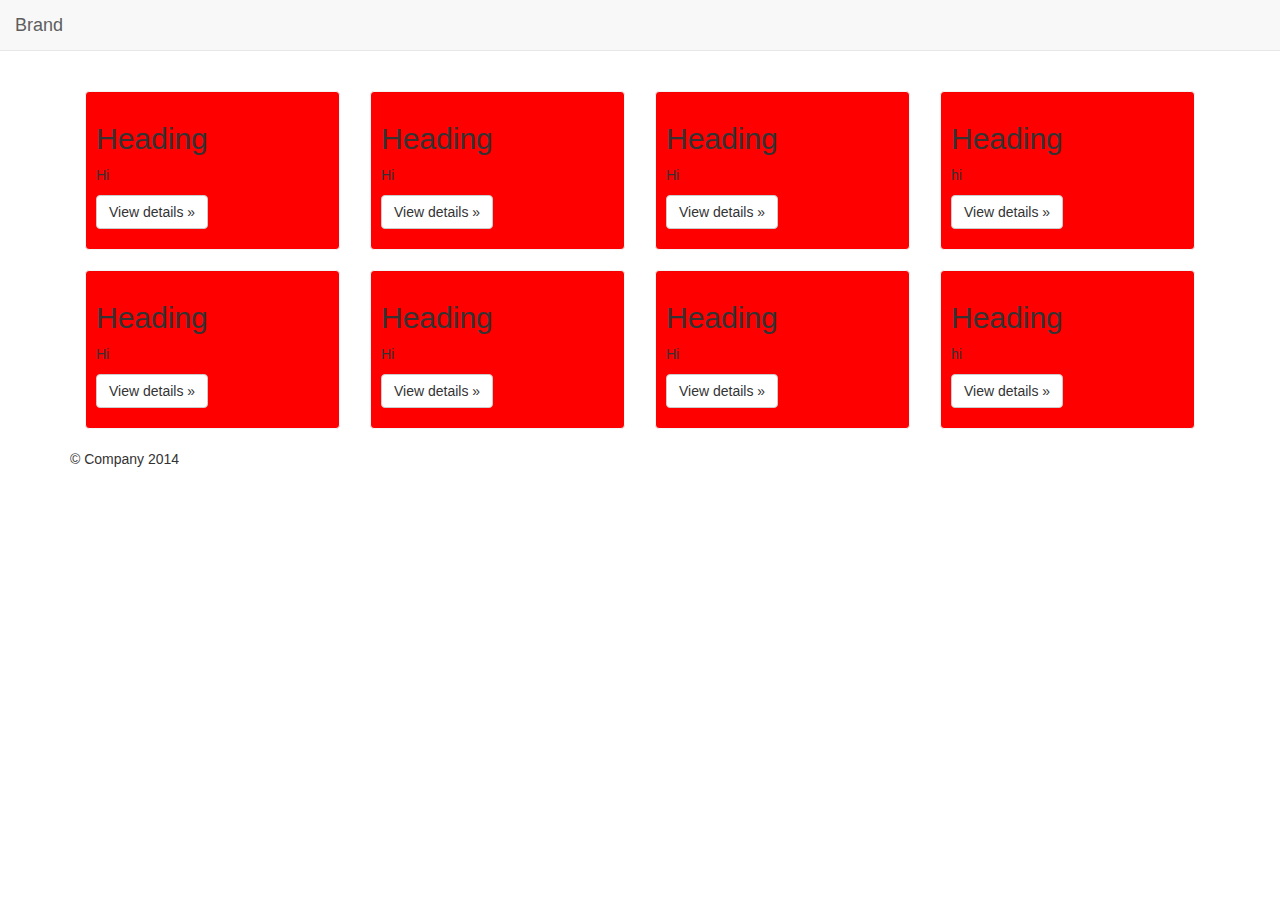
==== index.html @ 428babd5 "post after merger" ====
<!DOCTYPE html>
<!--[if lt IE 7]>      <html class="no-js lt-ie9 lt-ie8 lt-ie7"> <![endif]-->
<!--[if IE 7]>         <html class="no-js lt-ie9 lt-ie8"> <![endif]-->
<!--[if IE 8]>         <html class="no-js lt-ie9"> <![endif]-->
<!--[if gt IE 8]><!--> <html class="no-js"> <!--<![endif]-->
    <head>
        <meta charset="utf-8">
        <meta http-equiv="X-UA-Compatible" content="IE=edge,chrome=1">
        <title></title>
        <meta name="description" content="">
        <meta name="viewport" content="width=device-width, initial-scale=1">

        <link rel="stylesheet" href="css/bootstrap.min.css">
        <style>
            body {
                padding-top: -70px;
                padding-bottom: 20px;
            }
        </style>
        <link rel="stylesheet" href="css/bootstrap.css">
        <link rel="stylesheet" href="css/main.css">

        <script src="js/vendor/modernizr-2.6.2-respond-1.1.0.min.js"></script>
    </head>
    <body>
        <!--[if lt IE 7]>
            <p class="browsehappy">You are using an <strong>outdated</strong> browser. Please <a href="http://browsehappy.com/">upgrade your browser</a> to improve your experience.</p>
        <![endif]-->
    <nav class="navbar navbar-default navbar-static-top" role="navigation">
      <div class="container-fluid">
        <!-- Brand and toggle get grouped for better mobile display -->
        <div class="navbar-header">
          <button type="button" class="navbar-toggle collapsed" data-toggle="collapse" data-target="#bs-example-navbar-collapse-1">
            <span class="sr-only">Toggle navigation</span>
            <span class="icon-bar"></span>
            <span class="icon-bar"></span>
            <span class="icon-bar"></span>
          </button>
          <a class="navbar-brand" href="#">Brand</a>
        </div>

        <!-- Collect the nav links, forms, and other content for toggling -->
        <div class="collapse navbar-collapse" id="bs-example-navbar-collapse-1">
          <!-- <ul class="nav navbar-nav">
            <li class="active"><a href="#">Link</a></li>
            <li><a href="#">Link</a></li>
            <li class="dropdown">
              <a href="#" class="dropdown-toggle" data-toggle="dropdown">Dropdown <span class="caret"></span></a>
              <ul class="dropdown-menu" role="menu">
                <li><a href="#">Action</a></li>
                <li><a href="#">Another action</a></li>
                <li><a href="#">Something else here</a></li>
                <li class="divider"></li>
                <li><a href="#">Separated link</a></li>
                <li class="divider"></li>
                <li><a href="#">One more separated link</a></li>
              </ul>
            </li>
          </ul>
          <form class="navbar-form navbar-left" role="search">
            <div class="form-group">
              <input type="text" class="form-control" placeholder="Search">
            </div>
            <button type="submit" class="btn btn-default">Submit</button>
          </form>
          <ul class="nav navbar-nav navbar-right">
            <li><a href="#">Link</a></li>
            <li class="dropdown">
              <a href="#" class="dropdown-toggle" data-toggle="dropdown">Dropdown <span class="caret"></span></a>
              <ul class="dropdown-menu" role="menu">
                <li><a href="#">Action</a></li>
                <li><a href="#">Another action</a></li>
                <li><a href="#">Something else here</a></li>
                <li class="divider"></li>
                <li><a href="#">Separated link</a></li>
              </ul>
            </li>
          </ul> -->
        </div><!-- /.navbar-collapse -->
      </div><!-- /.container-fluid -->
    </nav>

    <!-- Main jumbotron for a primary marketing message or call to action -->
    <!-- <div class="jumbotron">
      <div class="container">
        <h1>Hello, world!</h1>
        <p>This is a template for a simple marketing or informational website. It includes a large callout called a jumbotron and three supporting pieces of content. Use it as a starting point to create something more unique.</p>
        <p><a class="btn btn-primary btn-lg" role="button">Learn more &raquo;</a></p>
      </div>
    </div>
    -->

    <div class="container">
      
      <br/>

      <div class="col-xs-12 col-md-3 col-sm-6">
        <div class="padding-test well">
          <h2>Heading</h2>
          <p>Hi</p>
          <p><a class="btn btn-default" href="#" role="button">View details &raquo;</a></p>
        </div>
      </div>

      <div class="col-xs-12 col-md-3 col-sm-6">
        <div class="padding-test well">
          <h2>Heading</h2>
          <p>Hi</p>
          <p><a class="btn btn-default" href="#" role="button">View details &raquo;</a></p>
        </div>
      </div>

      <div class="col-xs-12 col-md-3 col-sm-6">
        <div class="padding-test well">
          <h2>Heading</h2>
          <p>Hi</p>
          <p><a class="btn btn-default" href="#" role="button">View details &raquo;</a></p>
        </div>
      </div>

      <div class="col-xs-12 col-md-3 col-sm-6">
        <div class="padding-test well">
          <h2>Heading</h2>
          <p>hi</p>
          <p><a class="btn btn-default" href="#" role="button">View details &raquo;</a></p>
        </div>
      </div>

      <br/>

      <div class="col-xs-12 col-md-3 col-sm-6">
        <div class="padding-test well">
          <h2>Heading</h2>
          <p>Hi</p>
          <p><a class="btn btn-default" href="#" role="button">View details &raquo;</a></p>
        </div>
      </div>

      <div class="col-xs-12 col-md-3 col-sm-6">
        <div class="padding-test well">
          <h2>Heading</h2>
          <p>Hi</p>
          <p><a class="btn btn-default" href="#" role="button">View details &raquo;</a></p>
        </div>
      </div>

      <div class="col-xs-12 col-md-3 col-sm-6">
        <div class="padding-test well">
          <h2>Heading</h2>
          <p>Hi</p>
          <p><a class="btn btn-default" href="#" role="button">View details &raquo;</a></p>
        </div>
      </div>


      <div class="col-xs-12 col-md-3 col-sm-6">
        <div class="padding-test well">
          <h2>Heading</h2>
          <p>hi</p>
          <p><a class="btn btn-default" href="#" role="button">View details &raquo;</a></p>
        </div>
      </div>
  

    <!-- <div class="container" style="height:600px;">
      <br/>
      <div class="row">
        
        <div class="col-xs-6 col-md-3 well" style="padding:10px;">
          <h2>Heading</h2>
          <p>Donec id elit non mi porta gravida at eget metus. Fusce dapibus, tellus ac cursus commodo, tortor mauris condimentum nibh, ut fermentum massa justo sit amet risus. Etiam porta sem malesuada magna mollis euismod. Donec sed odio dui. </p>
          <p><a class="btn btn-default" href="#" role="button">View details &raquo;</a></p>
        </div>

<div class="col-xs-6 col-md-3 well" style="padding:10px;">
          <h2>Heading</h2>
          <p>Donec id elit non mi porta gravida at eget metus. Fusce dapibus, tellus ac cursus commodo, tortor mauris condimentum nibh, ut fermentum massa justo sit amet risus. Etiam porta sem malesuada magna mollis euismod. Donec sed odio dui. </p>
          <p><a class="btn btn-default" href="#" role="button">View details &raquo;</a></p>
        </div>

<div class="col-xs-6 col-md-3 well" style="padding:10px;">
          <h2>Heading</h2>
          <p>Donec id elit non mi porta gravida at eget metus. Fusce dapibus, tellus ac cursus commodo, tortor mauris condimentum nibh, ut fermentum massa justo sit amet risus. Etiam porta sem malesuada magna mollis euismod. Donec sed odio dui. </p>
          <p><a class="btn btn-default" href="#" role="button">View details &raquo;</a></p>
        </div>

  

      
    </div> -->

      <hr>

      <footer>
        <p>&copy; Company 2014</p>
      </footer>
    </div> <!-- /container -->        <script src="//ajax.googleapis.com/ajax/libs/jquery/1.11.0/jquery.min.js"></script>
        <script>window.jQuery || document.write('<script src="js/vendor/jquery-1.11.0.min.js"><\/script>')</script>

        <script src="js/vendor/bootstrap.min.js"></script>

        <script src="js/main.js"></script>

        <!-- Google Analytics: change UA-XXXXX-X to be your site's ID. -->
        <script>
            (function(b,o,i,l,e,r){b.GoogleAnalyticsObject=l;b[l]||(b[l]=
            function(){(b[l].q=b[l].q||[]).push(arguments)});b[l].l=+new Date;
            e=o.createElement(i);r=o.getElementsByTagName(i)[0];
            e.src='//www.google-analytics.com/analytics.js';
            r.parentNode.insertBefore(e,r)}(window,document,'script','ga'));
            ga('create','UA-XXXXX-X');ga('send','pageview');
        </script>
    </body>
</html>
---- css/main.css ----
/* ==========================================================================
   Author's custom styles
   ========================================================================== */
.navbar-inverse {
  background-color: #ffffff;
  border-color: #f5f5f5;
}


.well {
  min-height: 20px;
  padding: 19px;
  margin-bottom: 20px;
/*  background-color: #ffffff;*/
  border: 1px solid #f5f5f5;
  border-radius: 4px;
  -webkit-box-shadow: inset 0 1px 1px rgba(0, 0, 0, .05);
          box-shadow: inset 0 1px 1px rgba(0, 0, 0, .05);
}

.padding-test {
    background-color: red;
/*    border-radius:10px;*/
    padding: 10px;
}
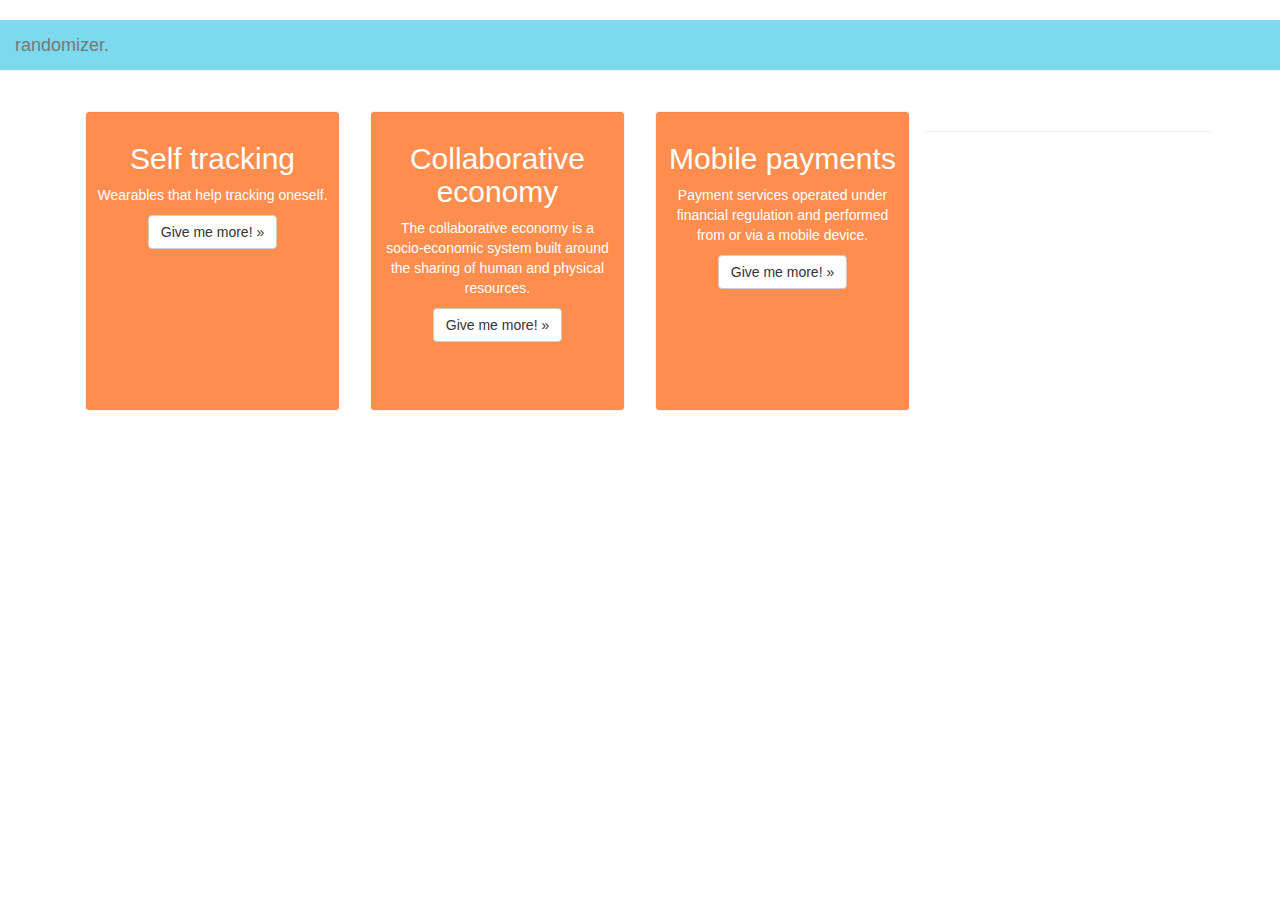
==== commit 50ee6b0c: "new layout with Modal" ====
--- a/index.html
+++ b/index.html
@@ -6,7 +6,7 @@
     <head>
         <meta charset="utf-8">
         <meta http-equiv="X-UA-Compatible" content="IE=edge,chrome=1">
-        <title></title>
+        <title>Randomizer.</title>
         <meta name="description" content="">
         <meta name="viewport" content="width=device-width, initial-scale=1">
 
@@ -17,12 +17,16 @@
                 padding-bottom: 20px;
             }
         </style>
-        <link rel="stylesheet" href="css/bootstrap.css">
+        <link rel="stylesheet" href="css/bootstrap.css">*//
         <link rel="stylesheet" href="css/main.css">
 
         <script src="js/vendor/modernizr-2.6.2-respond-1.1.0.min.js"></script>
     </head>
+
+
+
     <body>
+      <center>
         <!--[if lt IE 7]>
             <p class="browsehappy">You are using an <strong>outdated</strong> browser. Please <a href="http://browsehappy.com/">upgrade your browser</a> to improve your experience.</p>
         <![endif]-->
@@ -36,7 +40,8 @@
             <span class="icon-bar"></span>
             <span class="icon-bar"></span>
           </button>
-          <a class="navbar-brand" href="#">Brand</a>
+
+          <a class="navbar-brand" href="#">randomizer.</a>
         </div>
 
         <!-- Collect the nav links, forms, and other content for toggling -->
@@ -90,77 +95,118 @@
     </div>
     -->
 
-    <div class="container">
+    <div class="container" height="600">
       
       <br/>
 
+      
+
+      <!-- SQUARE 1-->
       <div class="col-xs-12 col-md-3 col-sm-6">
         <div class="padding-test well">
-          <h2>Heading</h2>
-          <p>Hi</p>
-          <p><a class="btn btn-default" href="#" role="button">View details &raquo;</a></p>
-        </div>
-      </div>
-
+          <h2>Self tracking</h2>
+          <p>Wearables that help tracking oneself.</p>
+
+          <!-- Information-button -->
+          <p><a class="btn btn-default" href="#" role="button" data-toggle="modal" data-target="#myModal">Give me more! &raquo;</a></p>
+        </div>
+      </div>
+
+      <!-- Modal -->
+<div class="modal fade" id="myModal" tabindex="-1" role="dialog" aria-labelledby="myModalLabel" aria-hidden="true">
+  <div class="modal-dialog">
+    <div class="modal-content">
+      <div class="modal-header">
+        <button type="button" class="close" data-dismiss="modal"><span aria-hidden="true">&times;</span><span class="sr-only">Close</span></button>
+        <h4 class="modal-title" id="myModalLabel">Wearables...</h4>
+      </div>
+      <div class="modal-body">
+       
+
+            <img src="http://blog.envirofone.com/wordpress/wp-content/uploads/2013/01/nike-fuel-band.jpg" class="img-responsive" alt="Fuel" width="300" height="250" />
+            <p>Example Nike Fuel Band & Fitbit</p>
+
+      </div>
+      <div class="modal-footer">
+        <button type="button" class="btn btn-default" data-dismiss="modal">I got it!</button>
+      
+      </div>
+    </div>
+  </div>
+</div>
+
+
+ <!-- SQUARE 2-->
       <div class="col-xs-12 col-md-3 col-sm-6">
         <div class="padding-test well">
-          <h2>Heading</h2>
-          <p>Hi</p>
-          <p><a class="btn btn-default" href="#" role="button">View details &raquo;</a></p>
-        </div>
-      </div>
-
+          <h2>Collaborative economy</h2>
+          <p>The collaborative economy is a socio-economic system built around the sharing of human and physical resources.</p>
+
+          <!-- Information-button -->
+          <p><a class="btn btn-default" href="#" role="button" data-toggle="modal" data-target="#myModal2">Give me more! &raquo;</a></p>
+        </div>
+      </div>
+
+      <!-- Modal -->
+<div class="modal fade" id="myModal2" tabindex="-1" role="dialog" aria-labelledby="myModalLabel" aria-hidden="true">
+  <div class="modal-dialog">
+    <div class="modal-content">
+      <div class="modal-header">
+        <button type="button" class="close" data-dismiss="modal"><span aria-hidden="true">&times;</span><span class="sr-only">Close</span></button>
+        <h4 class="modal-title" id="myModalLabel">Collaborative economy</h4>
+      </div>
+      <div class="modal-body">
+       
+            <img src="http://www.torbenrick.eu/blog/wp-content/uploads/2013/08/Drill-Collaborative-Consumption.jpg" alt="consumtion" width="300" height="250" />
+            <p>Sunfleet</p>
+
+      </div>
+      <div class="modal-footer">
+        <button type="button" class="btn btn-default" data-dismiss="modal">I got it!</button>
+      
+      </div>
+    </div>
+  </div>
+</div>
+
+
+ <!-- SQUARE 3-->
       <div class="col-xs-12 col-md-3 col-sm-6">
         <div class="padding-test well">
-          <h2>Heading</h2>
-          <p>Hi</p>
-          <p><a class="btn btn-default" href="#" role="button">View details &raquo;</a></p>
-        </div>
-      </div>
-
-      <div class="col-xs-12 col-md-3 col-sm-6">
-        <div class="padding-test well">
-          <h2>Heading</h2>
-          <p>hi</p>
-          <p><a class="btn btn-default" href="#" role="button">View details &raquo;</a></p>
-        </div>
-      </div>
-
-      <br/>
-
-      <div class="col-xs-12 col-md-3 col-sm-6">
-        <div class="padding-test well">
-          <h2>Heading</h2>
-          <p>Hi</p>
-          <p><a class="btn btn-default" href="#" role="button">View details &raquo;</a></p>
-        </div>
-      </div>
-
-      <div class="col-xs-12 col-md-3 col-sm-6">
-        <div class="padding-test well">
-          <h2>Heading</h2>
-          <p>Hi</p>
-          <p><a class="btn btn-default" href="#" role="button">View details &raquo;</a></p>
-        </div>
-      </div>
-
-      <div class="col-xs-12 col-md-3 col-sm-6">
-        <div class="padding-test well">
-          <h2>Heading</h2>
-          <p>Hi</p>
-          <p><a class="btn btn-default" href="#" role="button">View details &raquo;</a></p>
-        </div>
-      </div>
-
-
-      <div class="col-xs-12 col-md-3 col-sm-6">
-        <div class="padding-test well">
-          <h2>Heading</h2>
-          <p>hi</p>
-          <p><a class="btn btn-default" href="#" role="button">View details &raquo;</a></p>
-        </div>
-      </div>
-  
+          <h2>Mobile payments</h2>
+          <p>Payment services operated under financial regulation and performed from or via a mobile device.</p>
+
+          <!-- Information-button -->
+          <p><a class="btn btn-default" href="#" role="button" data-toggle="modal" data-target="#myModal3">Give me more! &raquo;</a></p>
+        </div>
+      </div>
+
+      <!-- Modal -->
+<div class="modal fade" id="myModal3" tabindex="-1" role="dialog" aria-labelledby="myModalLabel" aria-hidden="true">
+  <div class="modal-dialog">
+    <div class="modal-content">
+      <div class="modal-header">
+        <button type="button" class="close" data-dismiss="modal"><span aria-hidden="true">&times;</span><span class="sr-only">Close</span></button>
+        <h4 class="modal-title" id="myModalLabel">Mobile payment</h4>
+      </div>
+      <div class="modal-body">
+       
+            <img src="http://blog.gemalto.com/wp-content/uploads/2013/11/Mobile-Payments-for-Black-Friday.png" alt="PAY" width="300" height="250" />
+            <p>Fitbit & Coin</p>
+
+      </div>
+      <div class="modal-footer">
+        <button type="button" class="btn btn-default" data-dismiss="modal">I got it!</button>
+      
+      </div>
+    </div>
+  </div>
+</div>
+
+
+
+
+
 
     <!-- <div class="container" style="height:600px;">
       <br/>
@@ -190,7 +236,7 @@
     </div> -->
 
       <hr>
-
+<br/>
       <footer>
         <p>&copy; Company 2014</p>
       </footer>
@@ -210,5 +256,6 @@
             r.parentNode.insertBefore(e,r)}(window,document,'script','ga'));
             ga('create','UA-XXXXX-X');ga('send','pageview');
         </script>
+        </center>
     </body>
 </html>
--- a/css/main.css
+++ b/css/main.css
@@ -3,14 +3,14 @@
 /* ==========================================================================
    Author's custom styles
    ========================================================================== */
-.navbar-inverse {
-  background-color: #ffffff;
+.navbar {
+  background-color: #7dd9ee;
   border-color: #f5f5f5;
 }
 
 
 .well {
-  min-height: 20px;
+  min-height: 300px;
   padding: 19px;
   margin-bottom: 20px;
 /*  background-color: #ffffff;*/
@@ -21,14 +21,97 @@
 }
 
 .padding-test {
-    background-color: red;
+    background-color: #ff8e4e;
 /*    border-radius:10px;*/
     padding: 10px;
 }
 
+{
+    text-align: center
+}
+
+
+body {
+  font-family: "Helvetica Neue", Helvetica, Arial, sans-serif;
+  font-size: 14px;
+  line-height: 1.42857143;
+  color: #fff;
+  background-color: #fff;
+}
+
+
+.navbar-brand a{
+     text-shadow: 0 -1px 0 rgba(0, 0, 0, 0.25);
+     color:  #ef5e99;
+}
+
+
+
+.button
+	{
+		display: inline-block;
+		background-color: #ed5c97;
+		color: #fff;
+		border: 0;
+		cursor: pointer;
+		outline: 0;
+		-moz-transition: background-color .25s ease-in-out;
+		-webkit-transition: background-color .25s ease-in-out;
+		-o-transition: background-color .25s ease-in-out;
+		-ms-transition: background-color .25s ease-in-out;
+		transition: background-color .25s ease-in-out;
+	}
+
+		.button:hover
+		{
+			background-color: #f35388;
+		}
+		
+		.button:active
+		{
+			background-color: #444444;
+		}
+	
+		.button-alt
+		{
+			background-color: #777777;
+		}
+
+			.button-alt:hover
+			{
+				background-color: #888888;
+			}
+			
+			.button-alt:active
+			{
+				background-color: #999999;
+			}
+
+
+/*.popover {
+  position: absolute;
+  top: 0;
+  left: 0;
+  z-index: 1010;
+  display: none;
+  max-width: 276px;
+  padding: 1px;
+  text-align: left;
+  white-space: normal;
+  background-color: #fff;
+  background-clip: padding-box;
+  border: 1px solid #ccc;
+  border: 1px solid rgba(0, 0, 0, .2);
+  border-radius: 6px;
+  -webkit-box-shadow: 0 5px 10px rgba(0, 0, 0, .2);
+          box-shadow: 0 5px 10px rgba(0, 0, 0, .2);
+}
+
+}
+.popover.bottom {
+  margin-top: 10px;
+}*/
 
 
 
 
-
-
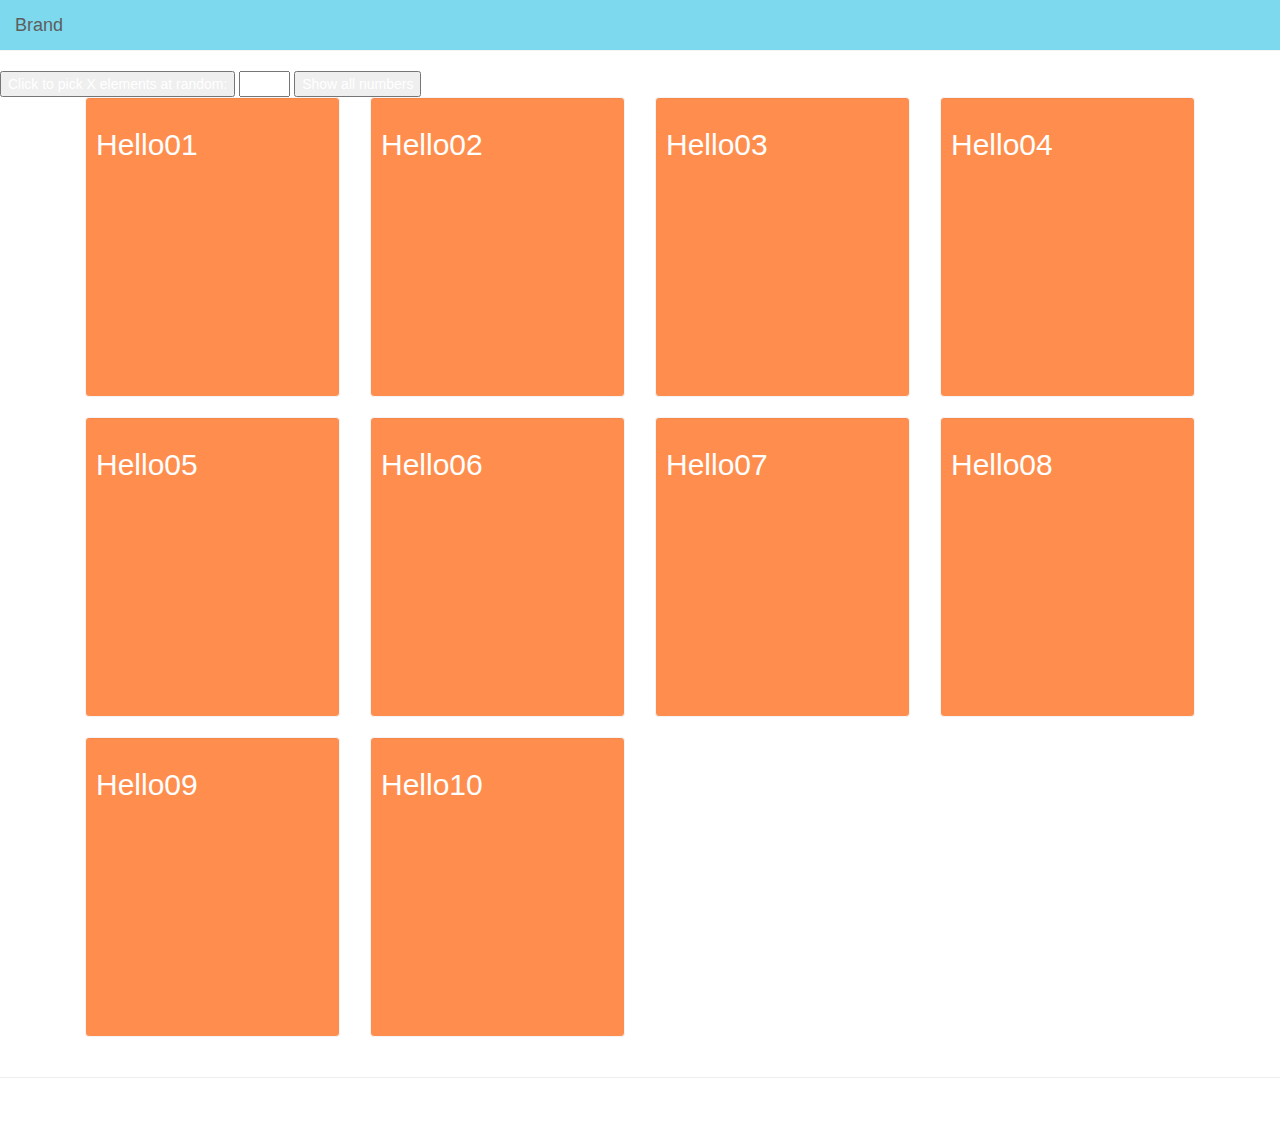
==== commit eb765b22: "working basic jquery structure" ====
--- a/index.html
+++ b/index.html
@@ -6,27 +6,21 @@
     <head>
         <meta charset="utf-8">
         <meta http-equiv="X-UA-Compatible" content="IE=edge,chrome=1">
-        <title>Randomizer.</title>
+        <title></title>
         <meta name="description" content="">
         <meta name="viewport" content="width=device-width, initial-scale=1">
-
-        <link rel="stylesheet" href="css/bootstrap.min.css">
         <style>
             body {
                 padding-top: -70px;
                 padding-bottom: 20px;
             }
         </style>
-        <link rel="stylesheet" href="css/bootstrap.css">*//
+        <link rel="stylesheet" href="css/bootstrap.css">
         <link rel="stylesheet" href="css/main.css">
 
         <script src="js/vendor/modernizr-2.6.2-respond-1.1.0.min.js"></script>
     </head>
-
-
-
     <body>
-      <center>
         <!--[if lt IE 7]>
             <p class="browsehappy">You are using an <strong>outdated</strong> browser. Please <a href="http://browsehappy.com/">upgrade your browser</a> to improve your experience.</p>
         <![endif]-->
@@ -40,8 +34,7 @@
             <span class="icon-bar"></span>
             <span class="icon-bar"></span>
           </button>
-
-          <a class="navbar-brand" href="#">randomizer.</a>
+          <a class="navbar-brand" href="#">Brand</a>
         </div>
 
         <!-- Collect the nav links, forms, and other content for toggling -->
@@ -95,157 +88,121 @@
     </div>
     -->
 
-    <div class="container" height="600">
-      
-      <br/>
-
-      
-
-      <!-- SQUARE 1-->
-      <div class="col-xs-12 col-md-3 col-sm-6">
-        <div class="padding-test well">
-          <h2>Self tracking</h2>
-          <p>Wearables that help tracking oneself.</p>
-
-          <!-- Information-button -->
-          <p><a class="btn btn-default" href="#" role="button" data-toggle="modal" data-target="#myModal">Give me more! &raquo;</a></p>
-        </div>
-      </div>
-
-      <!-- Modal -->
-<div class="modal fade" id="myModal" tabindex="-1" role="dialog" aria-labelledby="myModalLabel" aria-hidden="true">
-  <div class="modal-dialog">
-    <div class="modal-content">
-      <div class="modal-header">
-        <button type="button" class="close" data-dismiss="modal"><span aria-hidden="true">&times;</span><span class="sr-only">Close</span></button>
-        <h4 class="modal-title" id="myModalLabel">Wearables...</h4>
-      </div>
-      <div class="modal-body">
-       
-
-            <img src="http://blog.envirofone.com/wordpress/wp-content/uploads/2013/01/nike-fuel-band.jpg" class="img-responsive" alt="Fuel" width="300" height="250" />
-            <p>Example Nike Fuel Band & Fitbit</p>
-
-      </div>
-      <div class="modal-footer">
-        <button type="button" class="btn btn-default" data-dismiss="modal">I got it!</button>
-      
+    <button id="shuffle">Click to pick X elements at random:</button>
+    <input type="text" size="3" value="7" />
+    <button id="show_all">Show all numbers</button>
+
+    <div class="container">
+
+      <div class="col-xs-12 col-md-3 col-sm-6 trend">
+        <div class="padding-test well">
+          <h2>Hello01</h2>
+        </div>
+      </div>
+
+      <div class="col-xs-12 col-md-3 col-sm-6 trend">
+        <div class="padding-test well">
+          <h2>Hello02</h2>
+        </div>
+      </div>
+
+      <div class="col-xs-12 col-md-3 col-sm-6 trend">
+        <div class="padding-test well">
+          <h2>Hello03</h2>
+        </div>
+      </div>
+
+      <div class="col-xs-12 col-md-3 col-sm-6 trend">
+        <div class="padding-test well">
+          <h2>Hello04</h2>
+        </div>
+      </div>
+
+      <div class="col-xs-12 col-md-3 col-sm-6 trend">
+        <div class="padding-test well">
+          <h2>Hello05</h2>
+        </div>
+      </div>
+
+      <div class="col-xs-12 col-md-3 col-sm-6 trend">
+        <div class="padding-test well">
+          <h2>Hello06</h2>
+        </div>
+      </div>
+
+      <div class="col-xs-12 col-md-3 col-sm-6 trend">
+        <div class="padding-test well">
+          <h2>Hello07</h2>
+        </div>
+      </div>
+
+      <div class="col-xs-12 col-md-3 col-sm-6 trend">
+        <div class="padding-test well">
+          <h2>Hello08</h2>
+        </div>
+      </div>
+
+      <div class="col-xs-12 col-md-3 col-sm-6 trend">
+        <div class="padding-test well">
+          <h2>Hello09</h2>
+        </div>
+      </div>
+
+      <div class="col-xs-12 col-md-3 col-sm-6 trend">
+        <div class="padding-test well">
+          <h2>Hello10</h2>
+        </div>
       </div>
     </div>
-  </div>
-</div>
-
-
- <!-- SQUARE 2-->
-      <div class="col-xs-12 col-md-3 col-sm-6">
-        <div class="padding-test well">
-          <h2>Collaborative economy</h2>
-          <p>The collaborative economy is a socio-economic system built around the sharing of human and physical resources.</p>
-
-          <!-- Information-button -->
-          <p><a class="btn btn-default" href="#" role="button" data-toggle="modal" data-target="#myModal2">Give me more! &raquo;</a></p>
-        </div>
-      </div>
-
-      <!-- Modal -->
-<div class="modal fade" id="myModal2" tabindex="-1" role="dialog" aria-labelledby="myModalLabel" aria-hidden="true">
-  <div class="modal-dialog">
-    <div class="modal-content">
-      <div class="modal-header">
-        <button type="button" class="close" data-dismiss="modal"><span aria-hidden="true">&times;</span><span class="sr-only">Close</span></button>
-        <h4 class="modal-title" id="myModalLabel">Collaborative economy</h4>
-      </div>
-      <div class="modal-body">
-       
-            <img src="http://www.torbenrick.eu/blog/wp-content/uploads/2013/08/Drill-Collaborative-Consumption.jpg" alt="consumtion" width="300" height="250" />
-            <p>Sunfleet</p>
-
-      </div>
-      <div class="modal-footer">
-        <button type="button" class="btn btn-default" data-dismiss="modal">I got it!</button>
-      
-      </div>
-    </div>
-  </div>
-</div>
-
-
- <!-- SQUARE 3-->
-      <div class="col-xs-12 col-md-3 col-sm-6">
-        <div class="padding-test well">
-          <h2>Mobile payments</h2>
-          <p>Payment services operated under financial regulation and performed from or via a mobile device.</p>
-
-          <!-- Information-button -->
-          <p><a class="btn btn-default" href="#" role="button" data-toggle="modal" data-target="#myModal3">Give me more! &raquo;</a></p>
-        </div>
-      </div>
-
-      <!-- Modal -->
-<div class="modal fade" id="myModal3" tabindex="-1" role="dialog" aria-labelledby="myModalLabel" aria-hidden="true">
-  <div class="modal-dialog">
-    <div class="modal-content">
-      <div class="modal-header">
-        <button type="button" class="close" data-dismiss="modal"><span aria-hidden="true">&times;</span><span class="sr-only">Close</span></button>
-        <h4 class="modal-title" id="myModalLabel">Mobile payment</h4>
-      </div>
-      <div class="modal-body">
-       
-            <img src="http://blog.gemalto.com/wp-content/uploads/2013/11/Mobile-Payments-for-Black-Friday.png" alt="PAY" width="300" height="250" />
-            <p>Fitbit & Coin</p>
-
-      </div>
-      <div class="modal-footer">
-        <button type="button" class="btn btn-default" data-dismiss="modal">I got it!</button>
-      
-      </div>
-    </div>
-  </div>
-</div>
-
-
-
-
-
-
-    <!-- <div class="container" style="height:600px;">
-      <br/>
-      <div class="row">
-        
-        <div class="col-xs-6 col-md-3 well" style="padding:10px;">
-          <h2>Heading</h2>
-          <p>Donec id elit non mi porta gravida at eget metus. Fusce dapibus, tellus ac cursus commodo, tortor mauris condimentum nibh, ut fermentum massa justo sit amet risus. Etiam porta sem malesuada magna mollis euismod. Donec sed odio dui. </p>
-          <p><a class="btn btn-default" href="#" role="button">View details &raquo;</a></p>
-        </div>
-
-<div class="col-xs-6 col-md-3 well" style="padding:10px;">
-          <h2>Heading</h2>
-          <p>Donec id elit non mi porta gravida at eget metus. Fusce dapibus, tellus ac cursus commodo, tortor mauris condimentum nibh, ut fermentum massa justo sit amet risus. Etiam porta sem malesuada magna mollis euismod. Donec sed odio dui. </p>
-          <p><a class="btn btn-default" href="#" role="button">View details &raquo;</a></p>
-        </div>
-
-<div class="col-xs-6 col-md-3 well" style="padding:10px;">
-          <h2>Heading</h2>
-          <p>Donec id elit non mi porta gravida at eget metus. Fusce dapibus, tellus ac cursus commodo, tortor mauris condimentum nibh, ut fermentum massa justo sit amet risus. Etiam porta sem malesuada magna mollis euismod. Donec sed odio dui. </p>
-          <p><a class="btn btn-default" href="#" role="button">View details &raquo;</a></p>
-        </div>
-
-  
-
-      
-    </div> -->
 
       <hr>
-<br/>
+
       <footer>
         <p>&copy; Company 2014</p>
-      </footer>
-    </div> <!-- /container -->        <script src="//ajax.googleapis.com/ajax/libs/jquery/1.11.0/jquery.min.js"></script>
+      </footer>    
+
+        <script src="//ajax.googleapis.com/ajax/libs/jquery/1.11.0/jquery.min.js"></script>
         <script>window.jQuery || document.write('<script src="js/vendor/jquery-1.11.0.min.js"><\/script>')</script>
 
         <script src="js/vendor/bootstrap.min.js"></script>
 
         <script src="js/main.js"></script>
+        <script src="js/uilang.js"></script>
+
+        <script>
+        function shuffle(array) {
+            var m = array.length,
+                t, i;
+
+            // While there remain elements to shuffle…
+            while (m) {
+
+                // Pick a remaining element…
+                i = Math.floor(Math.random() * m--);
+
+                // And swap it with the current element.
+                t = array[m];
+                array[m] = array[i];
+                array[i] = t;
+            }
+
+            return array;
+        }
+
+        $(function () {
+            $("#shuffle").click(function () {
+                var $all = $("div.trend").show();
+                $(shuffle($all).slice(0, $("input").val())).hide();
+            });
+        });
+
+
+        $(function () {
+            $("#show_all").click(function () {
+                var $all = $("div.trend").show();
+            });
+        });
+        </script>
 
         <!-- Google Analytics: change UA-XXXXX-X to be your site's ID. -->
         <script>
@@ -256,6 +213,5 @@
             r.parentNode.insertBefore(e,r)}(window,document,'script','ga'));
             ga('create','UA-XXXXX-X');ga('send','pageview');
         </script>
-        </center>
     </body>
 </html>
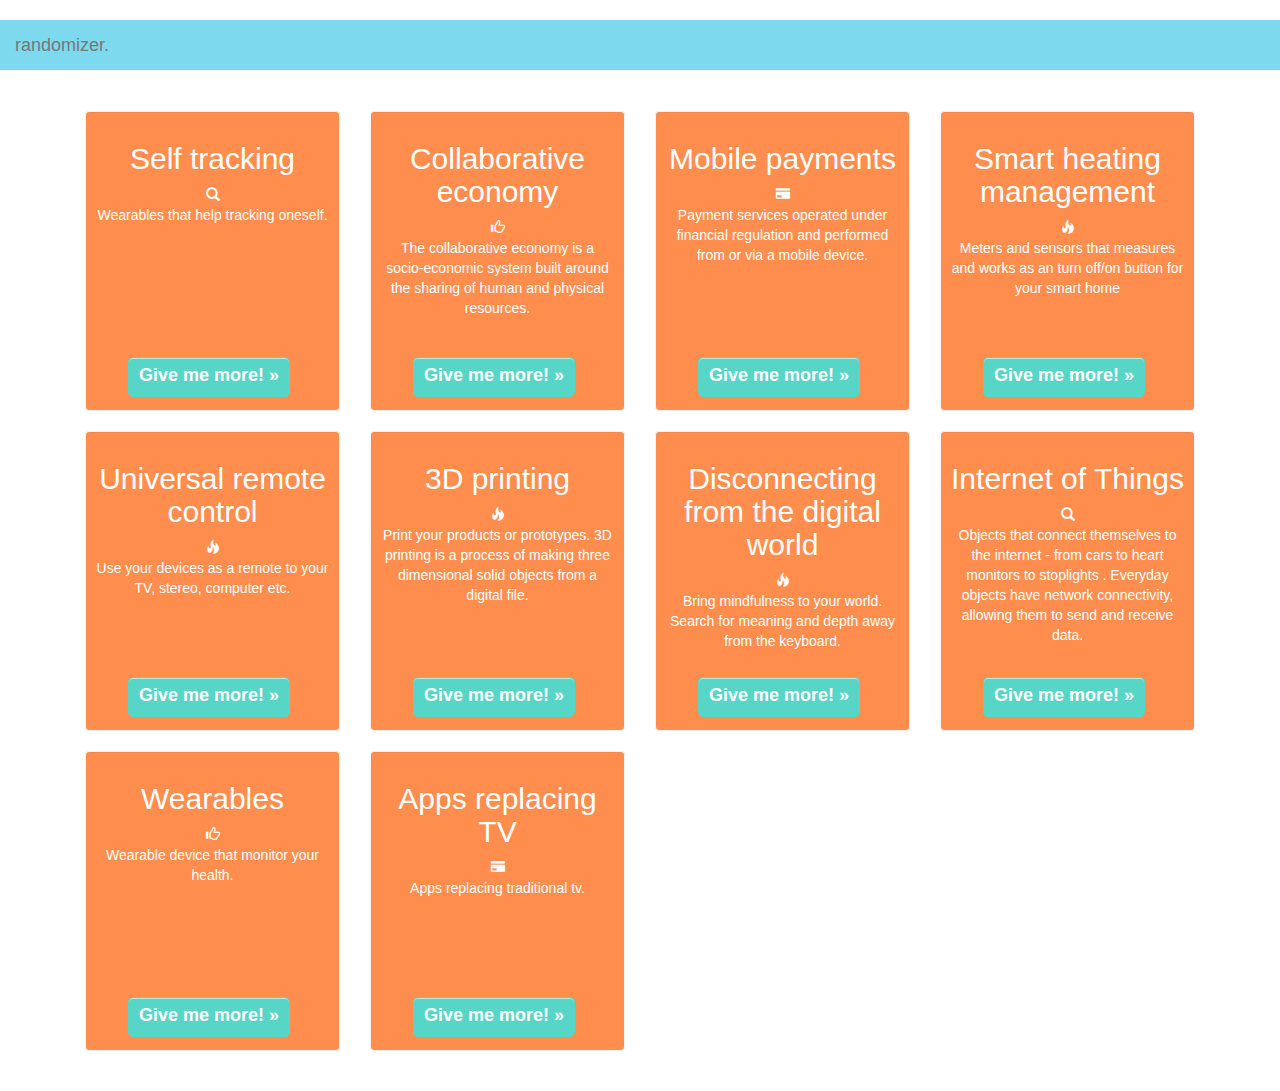
==== commit b7a70e42: "changes and ten boxes" ====
--- a/index.html
+++ b/index.html
@@ -6,21 +6,27 @@
     <head>
         <meta charset="utf-8">
         <meta http-equiv="X-UA-Compatible" content="IE=edge,chrome=1">
-        <title></title>
+        <title>Randomizer.</title>
         <meta name="description" content="">
         <meta name="viewport" content="width=device-width, initial-scale=1">
+
+        <link rel="stylesheet" href="css/bootstrap.min.css">
         <style>
             body {
                 padding-top: -70px;
                 padding-bottom: 20px;
             }
         </style>
-        <link rel="stylesheet" href="css/bootstrap.css">
+        <link rel="stylesheet" href="css/bootstrap.css">*//
         <link rel="stylesheet" href="css/main.css">
 
         <script src="js/vendor/modernizr-2.6.2-respond-1.1.0.min.js"></script>
     </head>
+
+
+
     <body>
+      <center>
         <!--[if lt IE 7]>
             <p class="browsehappy">You are using an <strong>outdated</strong> browser. Please <a href="http://browsehappy.com/">upgrade your browser</a> to improve your experience.</p>
         <![endif]-->
@@ -34,7 +40,8 @@
             <span class="icon-bar"></span>
             <span class="icon-bar"></span>
           </button>
-          <a class="navbar-brand" href="#">Brand</a>
+
+          <a class="navbar-brand" href="#">randomizer.</a>
         </div>
 
         <!-- Collect the nav links, forms, and other content for toggling -->
@@ -88,121 +95,407 @@
     </div>
     -->
 
-    <button id="shuffle">Click to pick X elements at random:</button>
-    <input type="text" size="3" value="7" />
-    <button id="show_all">Show all numbers</button>
-
-    <div class="container">
-
-      <div class="col-xs-12 col-md-3 col-sm-6 trend">
-        <div class="padding-test well">
-          <h2>Hello01</h2>
-        </div>
-      </div>
-
-      <div class="col-xs-12 col-md-3 col-sm-6 trend">
-        <div class="padding-test well">
-          <h2>Hello02</h2>
-        </div>
-      </div>
-
-      <div class="col-xs-12 col-md-3 col-sm-6 trend">
-        <div class="padding-test well">
-          <h2>Hello03</h2>
-        </div>
-      </div>
-
-      <div class="col-xs-12 col-md-3 col-sm-6 trend">
-        <div class="padding-test well">
-          <h2>Hello04</h2>
-        </div>
-      </div>
-
-      <div class="col-xs-12 col-md-3 col-sm-6 trend">
-        <div class="padding-test well">
-          <h2>Hello05</h2>
-        </div>
-      </div>
-
-      <div class="col-xs-12 col-md-3 col-sm-6 trend">
-        <div class="padding-test well">
-          <h2>Hello06</h2>
-        </div>
-      </div>
-
-      <div class="col-xs-12 col-md-3 col-sm-6 trend">
-        <div class="padding-test well">
-          <h2>Hello07</h2>
-        </div>
-      </div>
-
-      <div class="col-xs-12 col-md-3 col-sm-6 trend">
-        <div class="padding-test well">
-          <h2>Hello08</h2>
-        </div>
-      </div>
-
-      <div class="col-xs-12 col-md-3 col-sm-6 trend">
-        <div class="padding-test well">
-          <h2>Hello09</h2>
-        </div>
-      </div>
-
-      <div class="col-xs-12 col-md-3 col-sm-6 trend">
-        <div class="padding-test well">
-          <h2>Hello10</h2>
-        </div>
-      </div>
-    </div>
+    <div class="container" height="600">
+      
+      <br/>
+
+      
+
+      <!-- SQUARE 1-->
+      <div class="col-xs-12 col-md-3 col-sm-6">
+        <div class="padding-test well">
+          <h2>Self tracking</h2>
+          <span class="glyphicon glyphicon-search"></span>
+          <p>Wearables that help tracking oneself.</p>
+
+          <!-- Information-button -->
+          <p><a class="btn btn-default" href="#" role="button" data-toggle="modal" data-target="#myModal">Give me more! &raquo;</a></p>
+        </div>
+      </div>
+
+      <!-- Modal -->
+<div class="modal fade" id="myModal" tabindex="-1" role="dialog" aria-labelledby="myModalLabel" aria-hidden="true">
+  <div class="modal-dialog">
+    <div class="modal-content">
+      <div class="modal-header">
+        <button type="button" class="close" data-dismiss="modal"><span aria-hidden="true">&times;</span><span class="sr-only">Close</span></button>
+        <h4 class="modal-title" id="myModalLabel">Wearables...</h4>
+      </div>
+      <div class="modal-body">
+       
+
+            <img src="http://blog.envirofone.com/wordpress/wp-content/uploads/2013/01/nike-fuel-band.jpg" class="img-responsive" alt="Fuel" width="300" height="250" />
+            <p>Example Nike Fuel Band & Fitbit</p>
+
+      </div>
+      <div class="modal-footer">
+        <button type="button" class="btn btn-default" data-dismiss="modal">I got it!</button>
+      
+      </div>
+    </div>
+  </div>
+</div>
+
+
+ <!-- SQUARE 2-->
+      <div class="col-xs-12 col-md-3 col-sm-6">
+        <div class="padding-test well">
+          <h2>Collaborative economy</h2>
+          <span class="glyphicon glyphicon-thumbs-up"></span>
+          <p>The collaborative economy is a socio-economic system built around the sharing of human and physical resources.</p>
+
+          <!-- Information-button -->
+          <p><a class="btn btn-default" href="#" role="button" data-toggle="modal" data-target="#myModal2">Give me more! &raquo;</a></p>
+        </div>
+      </div>
+
+      <!-- Modal -->
+<div class="modal fade" id="myModal2" tabindex="-1" role="dialog" aria-labelledby="myModalLabel" aria-hidden="true">
+  <div class="modal-dialog">
+    <div class="modal-content">
+      <div class="modal-header">
+        <button type="button" class="close" data-dismiss="modal"><span aria-hidden="true">&times;</span><span class="sr-only">Close</span></button>
+        <h4 class="modal-title" id="myModalLabel">Collaborative economy</h4>
+      </div>
+      <div class="modal-body">
+       
+            <img src="http://www.torbenrick.eu/blog/wp-content/uploads/2013/08/Drill-Collaborative-Consumption.jpg" alt="consumtion" width="300" height="250" />
+            <p>Sunfleet</p>
+
+      </div>
+      <div class="modal-footer">
+        <button type="button" class="btn btn-default" data-dismiss="modal">I got it!</button>
+      
+      </div>
+    </div>
+  </div>
+</div>
+
+
+ <!-- SQUARE 3-->
+      <div class="col-xs-12 col-md-3 col-sm-6">
+        <div class="padding-test well">
+          <h2>Mobile payments</h2>
+          <span class="glyphicon glyphicon-credit-card"></span>
+          <p>Payment services operated under financial regulation and performed from or via a mobile device.</p>
+
+          <!-- Information-button -->
+          <p><a class="btn btn-default" href="#" role="button" data-toggle="modal" data-target="#myModal3">Give me more! &raquo;</a></p>
+        </div>
+      </div>
+
+      <!-- Modal -->
+<div class="modal fade" id="myModal3" tabindex="-1" role="dialog" aria-labelledby="myModalLabel" aria-hidden="true">
+  <div class="modal-dialog">
+    <div class="modal-content">
+      <div class="modal-header">
+        <button type="button" class="close" data-dismiss="modal"><span aria-hidden="true">&times;</span><span class="sr-only">Close</span></button>
+        <h4 class="modal-title" id="myModalLabel">Mobile payment</h4>
+      </div>
+      <div class="modal-body">
+       
+            <img src="http://blog.gemalto.com/wp-content/uploads/2013/11/Mobile-Payments-for-Black-Friday.png" alt="PAY" width="300" height="250" />
+            <p>Fitbit & Coin</p>
+
+      </div>
+      <div class="modal-footer">
+        <button type="button" class="btn btn-default" data-dismiss="modal">I got it!</button>
+      
+      </div>
+    </div>
+  </div>
+</div>
+
+
+
+<!-- SQUARE 4-->
+      <div class="col-xs-12 col-md-3 col-sm-6">
+        <div class="padding-test well">
+          <h2>Smart heating management</h2>
+          <span class="glyphicon glyphicon-fire"></span>
+          <p>Meters and sensors that measures and works as an turn off/on button for your smart home</p>
+
+          <!-- Information-button -->
+          <p><a class="btn btn-default" href="#" role="button" data-toggle="modal" data-target="#myModal4">Give me more! &raquo;</a></p>
+        </div>
+      </div>
+
+      <!-- Modal -->
+<div class="modal fade" id="myModal4" tabindex="-1" role="dialog" aria-labelledby="myModalLabel" aria-hidden="true">
+  <div class="modal-dialog">
+    <div class="modal-content">
+      <div class="modal-header">
+        <button type="button" class="close" data-dismiss="modal"><span aria-hidden="true">&times;</span><span class="sr-only">Close</span></button>
+        <h4 class="modal-title" id="myModalLabel">Smart Heating management</h4>
+      </div>
+      <div class="modal-body">
+       
+            <img src="http://i32.photobucket.com/albums/d8/johannabulling/thermostat_face_2x_zps7879a60d.jpg" alt="Nest" width="300" height="250" />
+            <p>Nest</p>
+
+      </div>
+      <div class="modal-footer">
+        <button type="button" class="btn btn-default" data-dismiss="modal">I got it!</button>
+      
+      </div>
+    </div>
+  </div>
+</div>
+
+
+
+<!-- SQUARE 5-->
+      <div class="col-xs-12 col-md-3 col-sm-6">
+        <div class="padding-test well">
+          <h2>Universal remote control</h2>
+          <span class="glyphicon glyphicon-fire"></span>
+          <p>Use your devices as a remote to your TV, stereo, computer etc.</p>
+
+          <!-- Information-button -->
+          <p><a class="btn btn-default" href="#" role="button" data-toggle="modal" data-target="#myModal5">Give me more! &raquo;</a></p>
+        </div>
+      </div>
+
+      <!-- Modal -->
+<div class="modal fade" id="myModal5" tabindex="-1" role="dialog" aria-labelledby="myModalLabel" aria-hidden="true">
+  <div class="modal-dialog">
+    <div class="modal-content">
+      <div class="modal-header">
+        <button type="button" class="close" data-dismiss="modal"><span aria-hidden="true">&times;</span><span class="sr-only">Close</span></button>
+        <h4 class="modal-title" id="myModalLabel">Universal remote control</h4>
+      </div>
+      <div class="modal-body">
+       
+            <img src="http://www.geek.com/wp-content/uploads/2012/01/dijit-remote-1024x800.png" alt="Nest" width="300" height="250" />
+            <p>Dijit</p>
+
+      </div>
+      <div class="modal-footer">
+        <button type="button" class="btn btn-default" data-dismiss="modal">I got it!</button>
+      
+      </div>
+    </div>
+  </div>
+</div>
+
+
+<!-- SQUARE 6-->
+      <div class="col-xs-12 col-md-3 col-sm-6">
+        <div class="padding-test well">
+          <h2>3D printing</h2>
+          <span class="glyphicon glyphicon-fire"></span>
+          <p>Print your products or prototypes. 3D printing is a process of making three dimensional solid objects from a digital file.</p>
+
+          <!-- Information-button -->
+          <p><a class="btn btn-default" href="#" role="button" data-toggle="modal" data-target="#myModal6">Give me more! &raquo;</a></p>
+        </div>
+      </div>
+
+      <!-- Modal -->
+<div class="modal fade" id="myModal6" tabindex="-1" role="dialog" aria-labelledby="myModalLabel" aria-hidden="true">
+  <div class="modal-dialog">
+    <div class="modal-content">
+      <div class="modal-header">
+        <button type="button" class="close" data-dismiss="modal"><span aria-hidden="true">&times;</span><span class="sr-only">Close</span></button>
+        <h4 class="modal-title" id="myModalLabel">3D printing</h4>
+      </div>
+      <div class="modal-body">
+       
+            <img src="http://i32.photobucket.com/albums/d8/johannabulling/ScreenShot2014-09-10at093612_zpse2c2dc8c.png" alt="Nest" width="300" height="250" />
+            <p>MakerBot</p>
+
+      </div>
+      <div class="modal-footer">
+        <button type="button" class="btn btn-default" data-dismiss="modal">I got it!</button>
+      
+      </div>
+    </div>
+  </div>
+</div>
+
+
+<!-- SQUARE 7-->
+      <div class="col-xs-12 col-md-3 col-sm-6">
+        <div class="padding-test well">
+          <h2>Disconnecting from the digital world</h2>
+          <span class="glyphicon glyphicon-fire"></span>
+          <p>Bring mindfulness to your world. Search for meaning and depth away from the keyboard.</p>
+
+          <!-- Information-button -->
+          <p><a class="btn btn-default" href="#" role="button" data-toggle="modal" data-target="#myModal7">Give me more! &raquo;</a></p>
+        </div>
+      </div>
+
+      <!-- Modal -->
+<div class="modal fade" id="myModal7" tabindex="-1" role="dialog" aria-labelledby="myModalLabel" aria-hidden="true">
+  <div class="modal-dialog">
+    <div class="modal-content">
+      <div class="modal-header">
+        <button type="button" class="close" data-dismiss="modal"><span aria-hidden="true">&times;</span><span class="sr-only">Close</span></button>
+        <h4 class="modal-title" id="myModalLabel">Disconnecting from the digital world</h4>
+      </div>
+      <div class="modal-body">
+       
+            <img src="http://i32.photobucket.com/albums/d8/johannabulling/ScreenShot2014-09-10at094319_zpsf47e9b12.png" alt="Nest" width="300" height="250" />
+            <p>Mindapps</p>
+
+      </div>
+      <div class="modal-footer">
+        <button type="button" class="btn btn-default" data-dismiss="modal">I got it!</button>
+      
+      </div>
+    </div>
+  </div>
+</div>
+
+
+<!-- SQUARE 8-->
+      <div class="col-xs-12 col-md-3 col-sm-6">
+        <div class="padding-test well">
+          <h2>Internet of Things</h2>
+          <span class="glyphicon glyphicon-search"></span>
+          <p>Objects that connect themselves to the internet - from cars to heart monitors to stoplights . Everyday objects have network connectivity, allowing them to send and receive data.</p>
+
+          <!-- Information-button -->
+          <p><a class="btn btn-default" href="#" role="button" data-toggle="modal" data-target="#myModal8">Give me more! &raquo;</a></p>
+        </div>
+      </div>
+
+      <!-- Modal -->
+<div class="modal fade" id="myModal8" tabindex="-1" role="dialog" aria-labelledby="myModalLabel" aria-hidden="true">
+  <div class="modal-dialog">
+    <div class="modal-content">
+      <div class="modal-header">
+        <button type="button" class="close" data-dismiss="modal"><span aria-hidden="true">&times;</span><span class="sr-only">Close</span></button>
+        <h4 class="modal-title" id="myModalLabel">Internet of Things</h4>
+      </div>
+      <div class="modal-body">
+       
+
+            <img src="http://www.devoxx4kids.org/wp-content/uploads/2014/05/IoT.png" alt="Fuel" width="300" height="250" />
+            <p>Smart things</p>
+
+      </div>
+      <div class="modal-footer">
+        <button type="button" class="btn btn-default" data-dismiss="modal">I got it!</button>
+      
+      </div>
+    </div>
+  </div>
+</div>
+
+
+ <!-- SQUARE 9-->
+      <div class="col-xs-12 col-md-3 col-sm-6">
+        <div class="padding-test well">
+          <h2>Wearables</h2>
+          <span class="glyphicon glyphicon-thumbs-up"></span>
+          <p>Wearable device that monitor your health.</p>
+
+          <!-- Information-button -->
+          <p><a class="btn btn-default" href="#" role="button" data-toggle="modal" data-target="#myModal9">Give me more! &raquo;</a></p>
+        </div>
+      </div>
+
+      <!-- Modal -->
+<div class="modal fade" id="myModal9" tabindex="-1" role="dialog" aria-labelledby="myModalLabel" aria-hidden="true">
+  <div class="modal-dialog">
+    <div class="modal-content">
+      <div class="modal-header">
+        <button type="button" class="close" data-dismiss="modal"><span aria-hidden="true">&times;</span><span class="sr-only">Close</span></button>
+        <h4 class="modal-title" id="myModalLabel">Wearables</h4>
+      </div>
+      <div class="modal-body">
+       
+            <img src="http://cdn.shopify.com/s/files/1/0173/5376/products/Tinke_Fitness_Monitor_-_Lightning_0002_Layer_3_1024x1024.jpg?v=1382528570" alt="consumtion" width="300" height="250" />
+            <p>Tinké</p>
+
+      </div>
+      <div class="modal-footer">
+        <button type="button" class="btn btn-default" data-dismiss="modal">I got it!</button>
+      
+      </div>
+    </div>
+  </div>
+</div>
+
+
+ <!-- SQUARE 10-->
+      <div class="col-xs-12 col-md-3 col-sm-6">
+        <div class="padding-test well">
+          <h2>Apps replacing TV</h2>
+          <span class="glyphicon glyphicon-credit-card"></span>
+          <p>Apps replacing traditional tv.</p>
+
+          <!-- Information-button -->
+          <p><a class="btn btn-default" href="#" role="button" data-toggle="modal" data-target="#myModal10">Give me more! &raquo;</a></p>
+        </div>
+      </div>
+
+      <!-- Modal -->
+<div class="modal fade" id="myModal10" tabindex="-1" role="dialog" aria-labelledby="myModalLabel" aria-hidden="true">
+  <div class="modal-dialog">
+    <div class="modal-content">
+      <div class="modal-header">
+        <button type="button" class="close" data-dismiss="modal"><span aria-hidden="true">&times;</span><span class="sr-only">Close</span></button>
+        <h4 class="modal-title" id="myModalLabel">Apps replacing TV</h4>
+      </div>
+      <div class="modal-body">
+       
+            <img src="http://blog.buyatt.com/wp-content/uploads/2013/12/tv-apps.png" alt="PAY" width="300" height="250" />
+            <p>Apple TV</p>
+
+      </div>
+      <div class="modal-footer">
+        <button type="button" class="btn btn-default" data-dismiss="modal">I got it!</button>
+      
+      </div>
+    </div>
+  </div>
+</div>
+
+
+
+
+
+    <!-- <div class="container" style="height:600px;">
+      <br/>
+      <div class="row">
+        
+        <div class="col-xs-6 col-md-3 well" style="padding:10px;">
+          <h2>Heading</h2>
+          <p>Donec id elit non mi porta gravida at eget metus. Fusce dapibus, tellus ac cursus commodo, tortor mauris condimentum nibh, ut fermentum massa justo sit amet risus. Etiam porta sem malesuada magna mollis euismod. Donec sed odio dui. </p>
+          <p><a class="btn btn-default" href="#" role="button">View details &raquo;</a></p>
+        </div>
+
+<div class="col-xs-6 col-md-3 well" style="padding:10px;">
+          <h2>Heading</h2>
+          <p>Donec id elit non mi porta gravida at eget metus. Fusce dapibus, tellus ac cursus commodo, tortor mauris condimentum nibh, ut fermentum massa justo sit amet risus. Etiam porta sem malesuada magna mollis euismod. Donec sed odio dui. </p>
+          <p><a class="btn btn-default" href="#" role="button">View details &raquo;</a></p>
+        </div>
+
+<div class="col-xs-6 col-md-3 well" style="padding:10px;">
+          <h2>Heading</h2>
+          <p>Donec id elit non mi porta gravida at eget metus. Fusce dapibus, tellus ac cursus commodo, tortor mauris condimentum nibh, ut fermentum massa justo sit amet risus. Etiam porta sem malesuada magna mollis euismod. Donec sed odio dui. </p>
+          <p><a class="btn btn-default" href="#" role="button">View details &raquo;</a></p>
+        </div>
+
+  
+
+      
+    </div> -->
 
       <hr>
-
+<br/>
       <footer>
         <p>&copy; Company 2014</p>
-      </footer>    
-
-        <script src="//ajax.googleapis.com/ajax/libs/jquery/1.11.0/jquery.min.js"></script>
+      </footer>
+    </div> <!-- /container -->        <script src="//ajax.googleapis.com/ajax/libs/jquery/1.11.0/jquery.min.js"></script>
         <script>window.jQuery || document.write('<script src="js/vendor/jquery-1.11.0.min.js"><\/script>')</script>
 
         <script src="js/vendor/bootstrap.min.js"></script>
 
         <script src="js/main.js"></script>
-        <script src="js/uilang.js"></script>
-
-        <script>
-        function shuffle(array) {
-            var m = array.length,
-                t, i;
-
-            // While there remain elements to shuffle…
-            while (m) {
-
-                // Pick a remaining element…
-                i = Math.floor(Math.random() * m--);
-
-                // And swap it with the current element.
-                t = array[m];
-                array[m] = array[i];
-                array[i] = t;
-            }
-
-            return array;
-        }
-
-        $(function () {
-            $("#shuffle").click(function () {
-                var $all = $("div.trend").show();
-                $(shuffle($all).slice(0, $("input").val())).hide();
-            });
-        });
-
-
-        $(function () {
-            $("#show_all").click(function () {
-                var $all = $("div.trend").show();
-            });
-        });
-        </script>
 
         <!-- Google Analytics: change UA-XXXXX-X to be your site's ID. -->
         <script>
@@ -213,5 +506,6 @@
             r.parentNode.insertBefore(e,r)}(window,document,'script','ga'));
             ga('create','UA-XXXXX-X');ga('send','pageview');
         </script>
+        </center>
     </body>
 </html>
--- a/css/main.css
+++ b/css/main.css
@@ -47,45 +47,31 @@
 
 
 
-.button
-	{
-		display: inline-block;
-		background-color: #ed5c97;
-		color: #fff;
-		border: 0;
-		cursor: pointer;
-		outline: 0;
-		-moz-transition: background-color .25s ease-in-out;
-		-webkit-transition: background-color .25s ease-in-out;
-		-o-transition: background-color .25s ease-in-out;
-		-ms-transition: background-color .25s ease-in-out;
-		transition: background-color .25s ease-in-out;
-	}
 
-		.button:hover
-		{
-			background-color: #f35388;
-		}
-		
-		.button:active
-		{
-			background-color: #444444;
-		}
-	
-		.button-alt
-		{
-			background-color: #777777;
-		}
+.btn-default
+{
+padding: 5px 10px 7px !important;
+font-size: 18px !important;
+background-color: #57d6c7;
+font-weight: bold;
+text-shadow: 1px 1px #57D6C7;
+color: #ffffff;
+border-radius: 5px;
+-moz-border-radius: 5px;
+-webkit-border-radius: 5px;
+border: 1px solid #57D6C7;
+cursor: pointer;
+box-shadow: 0 1px 0 rgba(255, 255, 255, 0.5) inset;
+-moz-box-shadow: 0 1px 0 rgba(255, 255, 255, 0.5) inset;
+-webkit-box-shadow: 0 1px 0 rgba(255, 255, 255, 0.5) inset;
+}
 
-			.button-alt:hover
-			{
-				background-color: #888888;
-			}
-			
-			.button-alt:active
-			{
-				background-color: #999999;
-			}
+.btn {
+	position: absolute;
+	bottom: 34px;
+	left: 58px;
+}
+
 
 
 /*.popover {
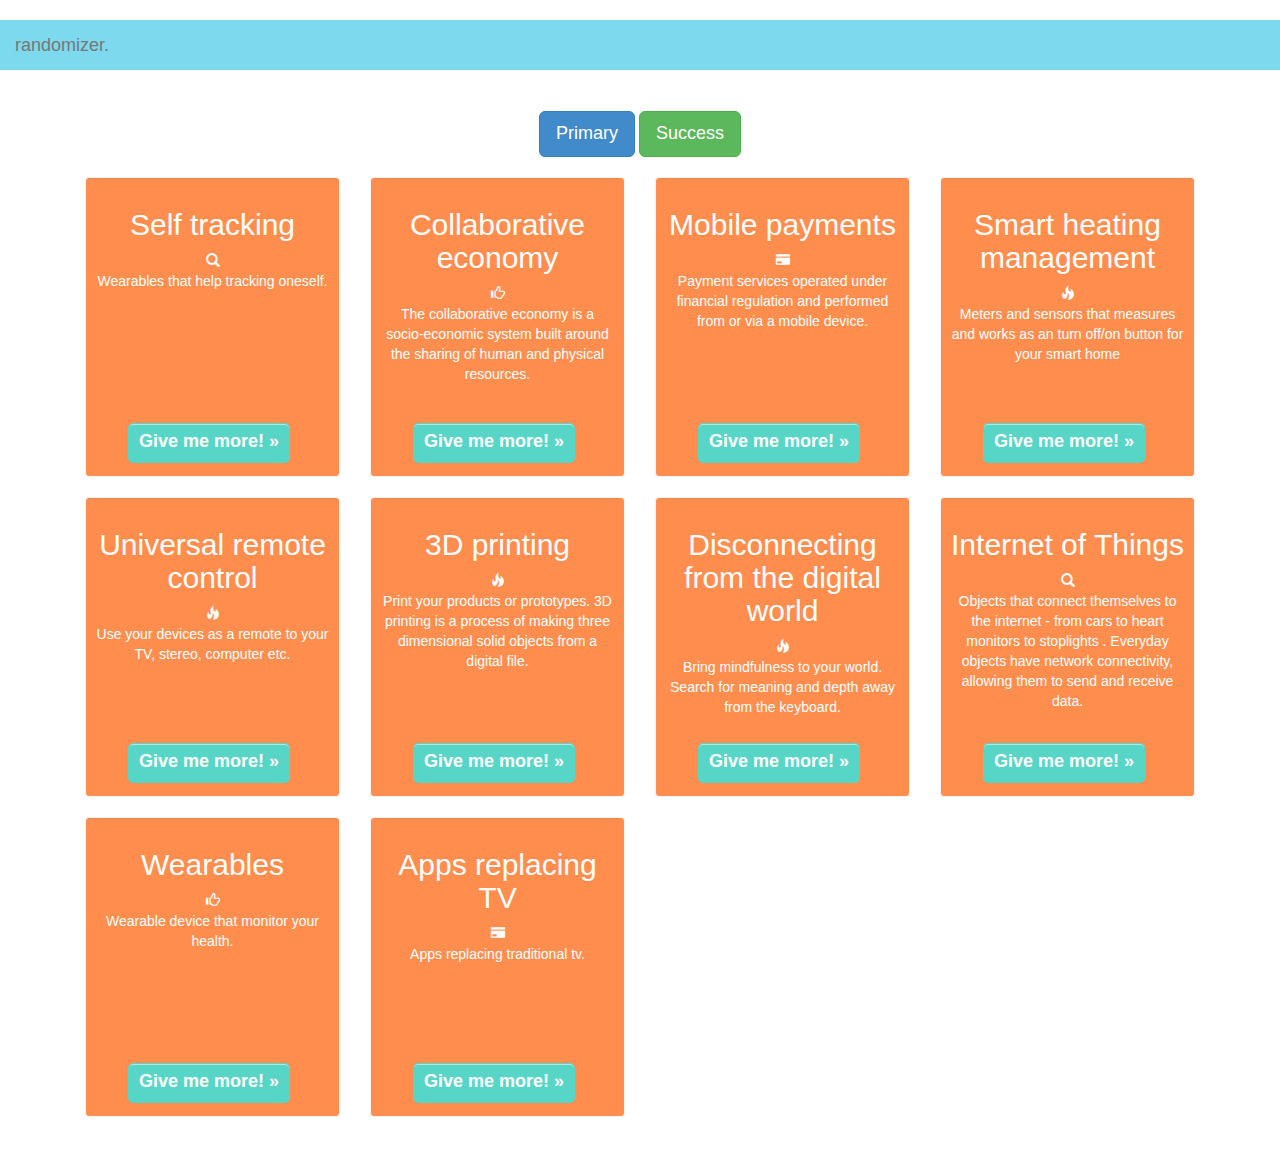
==== commit 43cbc12d: "changing .btn class to .btn-in-box" ====
--- a/index.html
+++ b/index.html
@@ -3,33 +3,31 @@
 <!--[if IE 7]>         <html class="no-js lt-ie9 lt-ie8"> <![endif]-->
 <!--[if IE 8]>         <html class="no-js lt-ie9"> <![endif]-->
 <!--[if gt IE 8]><!--> <html class="no-js"> <!--<![endif]-->
-    <head>
-        <meta charset="utf-8">
-        <meta http-equiv="X-UA-Compatible" content="IE=edge,chrome=1">
-        <title>Randomizer.</title>
-        <meta name="description" content="">
-        <meta name="viewport" content="width=device-width, initial-scale=1">
-
-        <link rel="stylesheet" href="css/bootstrap.min.css">
-        <style>
-            body {
-                padding-top: -70px;
-                padding-bottom: 20px;
-            }
-        </style>
-        <link rel="stylesheet" href="css/bootstrap.css">*//
-        <link rel="stylesheet" href="css/main.css">
-
-        <script src="js/vendor/modernizr-2.6.2-respond-1.1.0.min.js"></script>
-    </head>
-
-
-
-    <body>
-      <center>
-        <!--[if lt IE 7]>
-            <p class="browsehappy">You are using an <strong>outdated</strong> browser. Please <a href="http://browsehappy.com/">upgrade your browser</a> to improve your experience.</p>
-        <![endif]-->
+<head>
+    <meta charset="utf-8">
+    <meta http-equiv="X-UA-Compatible" content="IE=edge,chrome=1">
+    <title>Randomizer.</title>
+    <meta name="description" content="">
+    <meta name="viewport" content="width=device-width, initial-scale=1">
+
+    <link rel="stylesheet" href="css/bootstrap.min.css">
+    <style>
+        body {
+            padding-top: -70px;
+            padding-bottom: 20px;
+        }
+    </style>
+    <link rel="stylesheet" href="css/bootstrap.css">*//
+    <link rel="stylesheet" href="css/main.css">
+
+    <script src="js/vendor/modernizr-2.6.2-respond-1.1.0.min.js"></script>
+</head>
+
+<body>
+  <center>
+      <!--[if lt IE 7]>
+          <p class="browsehappy">You are using an <strong>outdated</strong> browser. Please <a href="http://browsehappy.com/">upgrade your browser</a> to improve your experience.</p>
+      <![endif]-->
     <nav class="navbar navbar-default navbar-static-top" role="navigation">
       <div class="container-fluid">
         <!-- Brand and toggle get grouped for better mobile display -->
@@ -85,377 +83,342 @@
       </div><!-- /.container-fluid -->
     </nav>
 
-    <!-- Main jumbotron for a primary marketing message or call to action -->
-    <!-- <div class="jumbotron">
-      <div class="container">
-        <h1>Hello, world!</h1>
-        <p>This is a template for a simple marketing or informational website. It includes a large callout called a jumbotron and three supporting pieces of content. Use it as a starting point to create something more unique.</p>
-        <p><a class="btn btn-primary btn-lg" role="button">Learn more &raquo;</a></p>
-      </div>
-    </div>
-    -->
-
-    <div class="container" height="600">
+    <div class="container">
+      <br/>
+
+      <div class="row">
+      <div class="col-xs-12">
+        <button type="button" id="shuffle" class="btn btn-primary btn-lg">Primary</button>  
+        <button type="button" id="show_all" class="btn btn-success btn-lg">Success</button>
+      </div>
+      </div>
       
-      <br/>
-
+      <br>      
+
+      <!-- <button id="shuffle">Click to pick X elements at random:</button> -->
       
 
       <!-- SQUARE 1-->
-      <div class="col-xs-12 col-md-3 col-sm-6">
+      <div class="col-xs-12 col-md-3 col-sm-6 trend trend">
         <div class="padding-test well">
           <h2>Self tracking</h2>
           <span class="glyphicon glyphicon-search"></span>
           <p>Wearables that help tracking oneself.</p>
 
           <!-- Information-button -->
-          <p><a class="btn btn-default" href="#" role="button" data-toggle="modal" data-target="#myModal">Give me more! &raquo;</a></p>
-        </div>
-      </div>
-
-      <!-- Modal -->
-<div class="modal fade" id="myModal" tabindex="-1" role="dialog" aria-labelledby="myModalLabel" aria-hidden="true">
-  <div class="modal-dialog">
-    <div class="modal-content">
-      <div class="modal-header">
-        <button type="button" class="close" data-dismiss="modal"><span aria-hidden="true">&times;</span><span class="sr-only">Close</span></button>
-        <h4 class="modal-title" id="myModalLabel">Wearables...</h4>
-      </div>
-      <div class="modal-body">
-       
-
-            <img src="http://blog.envirofone.com/wordpress/wp-content/uploads/2013/01/nike-fuel-band.jpg" class="img-responsive" alt="Fuel" width="300" height="250" />
-            <p>Example Nike Fuel Band & Fitbit</p>
-
-      </div>
-      <div class="modal-footer">
-        <button type="button" class="btn btn-default" data-dismiss="modal">I got it!</button>
-      
-      </div>
-    </div>
-  </div>
-</div>
-
-
- <!-- SQUARE 2-->
-      <div class="col-xs-12 col-md-3 col-sm-6">
+          <p><a class="btn btn-default btn-in-box" href="#" role="button" data-toggle="modal" data-target="#myModal">Give me more! &raquo;</a></p>
+        </div>
+      </div>
+
+      <!-- Modal -->
+      <div class="modal fade" id="myModal" tabindex="-1" role="dialog" aria-labelledby="myModalLabel" aria-hidden="true">
+        <div class="modal-dialog">
+          <div class="modal-content">
+            <div class="modal-header">
+              <button type="button" class="close" data-dismiss="modal"><span aria-hidden="true">&times;</span><span class="sr-only">Close</span></button>
+              <h4 class="modal-title" id="myModalLabel">Wearables...</h4>
+            </div>
+            
+            <div class="modal-body">
+              <img src="http://blog.envirofone.com/wordpress/wp-content/uploads/2013/01/nike-fuel-band.jpg" class="img-responsive" alt="Fuel" width="300" height="250" />
+              <p>Example Nike Fuel Band & Fitbit</p>
+            </div>
+            
+            <div class="modal-footer">
+              <button type="button" class="btn btn-default" data-dismiss="modal">I got it!</button>
+            </div>
+          </div>
+        </div>
+      </div>
+
+
+      <!-- SQUARE 2-->
+      <div class="col-xs-12 col-md-3 col-sm-6 trend">
         <div class="padding-test well">
           <h2>Collaborative economy</h2>
           <span class="glyphicon glyphicon-thumbs-up"></span>
           <p>The collaborative economy is a socio-economic system built around the sharing of human and physical resources.</p>
 
           <!-- Information-button -->
-          <p><a class="btn btn-default" href="#" role="button" data-toggle="modal" data-target="#myModal2">Give me more! &raquo;</a></p>
-        </div>
-      </div>
-
-      <!-- Modal -->
-<div class="modal fade" id="myModal2" tabindex="-1" role="dialog" aria-labelledby="myModalLabel" aria-hidden="true">
-  <div class="modal-dialog">
-    <div class="modal-content">
-      <div class="modal-header">
-        <button type="button" class="close" data-dismiss="modal"><span aria-hidden="true">&times;</span><span class="sr-only">Close</span></button>
-        <h4 class="modal-title" id="myModalLabel">Collaborative economy</h4>
-      </div>
-      <div class="modal-body">
-       
-            <img src="http://www.torbenrick.eu/blog/wp-content/uploads/2013/08/Drill-Collaborative-Consumption.jpg" alt="consumtion" width="300" height="250" />
-            <p>Sunfleet</p>
-
-      </div>
-      <div class="modal-footer">
-        <button type="button" class="btn btn-default" data-dismiss="modal">I got it!</button>
-      
-      </div>
-    </div>
-  </div>
-</div>
-
-
- <!-- SQUARE 3-->
-      <div class="col-xs-12 col-md-3 col-sm-6">
+          <p><a class="btn btn-default btn-in-box" href="#" role="button" data-toggle="modal" data-target="#myModal2">Give me more! &raquo;</a></p>
+        </div>
+      </div>
+
+      <!-- Modal -->
+      <div class="modal fade" id="myModal2" tabindex="-1" role="dialog" aria-labelledby="myModalLabel" aria-hidden="true">
+        <div class="modal-dialog">
+          <div class="modal-content">
+            <div class="modal-header">
+              <button type="button" class="close" data-dismiss="modal"><span aria-hidden="true">&times;</span><span class="sr-only">Close</span></button>
+              <h4 class="modal-title" id="myModalLabel">Collaborative economy</h4>
+            </div>
+            <div class="modal-body">
+              <img src="http://www.torbenrick.eu/blog/wp-content/uploads/2013/08/Drill-Collaborative-Consumption.jpg" alt="consumtion" width="300" height="250" />
+              <p>Sunfleet</p>
+            </div>
+            <div class="modal-footer">
+              <button type="button" class="btn btn-default" data-dismiss="modal">I got it!</button>
+            </div>
+          </div>
+        </div>
+      </div>
+
+      <!-- SQUARE 3-->
+      <div class="col-xs-12 col-md-3 col-sm-6 trend">
         <div class="padding-test well">
           <h2>Mobile payments</h2>
           <span class="glyphicon glyphicon-credit-card"></span>
           <p>Payment services operated under financial regulation and performed from or via a mobile device.</p>
 
           <!-- Information-button -->
-          <p><a class="btn btn-default" href="#" role="button" data-toggle="modal" data-target="#myModal3">Give me more! &raquo;</a></p>
-        </div>
-      </div>
-
-      <!-- Modal -->
-<div class="modal fade" id="myModal3" tabindex="-1" role="dialog" aria-labelledby="myModalLabel" aria-hidden="true">
-  <div class="modal-dialog">
-    <div class="modal-content">
-      <div class="modal-header">
-        <button type="button" class="close" data-dismiss="modal"><span aria-hidden="true">&times;</span><span class="sr-only">Close</span></button>
-        <h4 class="modal-title" id="myModalLabel">Mobile payment</h4>
-      </div>
-      <div class="modal-body">
-       
-            <img src="http://blog.gemalto.com/wp-content/uploads/2013/11/Mobile-Payments-for-Black-Friday.png" alt="PAY" width="300" height="250" />
-            <p>Fitbit & Coin</p>
-
-      </div>
-      <div class="modal-footer">
-        <button type="button" class="btn btn-default" data-dismiss="modal">I got it!</button>
-      
-      </div>
-    </div>
-  </div>
-</div>
-
-
-
-<!-- SQUARE 4-->
-      <div class="col-xs-12 col-md-3 col-sm-6">
+          <p><a class="btn btn-default btn-in-box" href="#" role="button" data-toggle="modal" data-target="#myModal3">Give me more! &raquo;</a></p>
+        </div>
+      </div>
+
+      <!-- Modal -->
+      <div class="modal fade" id="myModal3" tabindex="-1" role="dialog" aria-labelledby="myModalLabel" aria-hidden="true">
+        <div class="modal-dialog">
+          <div class="modal-content">
+            <div class="modal-header">
+              <button type="button" class="close" data-dismiss="modal"><span aria-hidden="true">&times;</span><span class="sr-only">Close</span></button>
+              <h4 class="modal-title" id="myModalLabel">Mobile payment</h4>
+            </div>
+            <div class="modal-body">
+              <img src="http://blog.gemalto.com/wp-content/uploads/2013/11/Mobile-Payments-for-Black-Friday.png" alt="PAY" width="300" height="250" />
+              <p>Fitbit & Coin</p>
+            </div>
+            <div class="modal-footer">
+              <button type="button" class="btn btn-default" data-dismiss="modal">I got it!</button>
+            </div>
+          </div>
+        </div>
+      </div>
+
+
+
+      <!-- SQUARE 4-->
+      <div class="col-xs-12 col-md-3 col-sm-6 trend">
         <div class="padding-test well">
           <h2>Smart heating management</h2>
           <span class="glyphicon glyphicon-fire"></span>
           <p>Meters and sensors that measures and works as an turn off/on button for your smart home</p>
 
           <!-- Information-button -->
-          <p><a class="btn btn-default" href="#" role="button" data-toggle="modal" data-target="#myModal4">Give me more! &raquo;</a></p>
-        </div>
-      </div>
-
-      <!-- Modal -->
-<div class="modal fade" id="myModal4" tabindex="-1" role="dialog" aria-labelledby="myModalLabel" aria-hidden="true">
-  <div class="modal-dialog">
-    <div class="modal-content">
-      <div class="modal-header">
-        <button type="button" class="close" data-dismiss="modal"><span aria-hidden="true">&times;</span><span class="sr-only">Close</span></button>
-        <h4 class="modal-title" id="myModalLabel">Smart Heating management</h4>
-      </div>
-      <div class="modal-body">
-       
-            <img src="http://i32.photobucket.com/albums/d8/johannabulling/thermostat_face_2x_zps7879a60d.jpg" alt="Nest" width="300" height="250" />
-            <p>Nest</p>
-
-      </div>
-      <div class="modal-footer">
-        <button type="button" class="btn btn-default" data-dismiss="modal">I got it!</button>
-      
-      </div>
-    </div>
-  </div>
-</div>
-
-
-
-<!-- SQUARE 5-->
-      <div class="col-xs-12 col-md-3 col-sm-6">
+          <p><a class="btn btn-default btn-in-box" href="#" role="button" data-toggle="modal" data-target="#myModal4">Give me more! &raquo;</a></p>
+        </div>
+      </div>
+
+      <!-- Modal -->
+      <div class="modal fade" id="myModal4" tabindex="-1" role="dialog" aria-labelledby="myModalLabel" aria-hidden="true">
+        <div class="modal-dialog">
+          <div class="modal-content">
+            <div class="modal-header">
+              <button type="button" class="close" data-dismiss="modal"><span aria-hidden="true">&times;</span><span class="sr-only">Close</span></button>
+              <h4 class="modal-title" id="myModalLabel">Smart Heating management</h4>
+            </div>
+            <div class="modal-body">
+              <img src="http://i32.photobucket.com/albums/d8/johannabulling/thermostat_face_2x_zps7879a60d.jpg" alt="Nest" width="300" height="250" />
+              <p>Nest</p>
+            </div>
+            <div class="modal-footer">
+              <button type="button" class="btn btn-default" data-dismiss="modal">I got it!</button>
+            </div>
+          </div>
+        </div>
+      </div>
+
+
+
+      <!-- SQUARE 5-->
+      <div class="col-xs-12 col-md-3 col-sm-6 trend">
         <div class="padding-test well">
           <h2>Universal remote control</h2>
           <span class="glyphicon glyphicon-fire"></span>
           <p>Use your devices as a remote to your TV, stereo, computer etc.</p>
 
           <!-- Information-button -->
-          <p><a class="btn btn-default" href="#" role="button" data-toggle="modal" data-target="#myModal5">Give me more! &raquo;</a></p>
-        </div>
-      </div>
-
-      <!-- Modal -->
-<div class="modal fade" id="myModal5" tabindex="-1" role="dialog" aria-labelledby="myModalLabel" aria-hidden="true">
-  <div class="modal-dialog">
-    <div class="modal-content">
-      <div class="modal-header">
-        <button type="button" class="close" data-dismiss="modal"><span aria-hidden="true">&times;</span><span class="sr-only">Close</span></button>
-        <h4 class="modal-title" id="myModalLabel">Universal remote control</h4>
-      </div>
-      <div class="modal-body">
-       
-            <img src="http://www.geek.com/wp-content/uploads/2012/01/dijit-remote-1024x800.png" alt="Nest" width="300" height="250" />
-            <p>Dijit</p>
-
-      </div>
-      <div class="modal-footer">
-        <button type="button" class="btn btn-default" data-dismiss="modal">I got it!</button>
-      
-      </div>
-    </div>
-  </div>
-</div>
-
-
-<!-- SQUARE 6-->
-      <div class="col-xs-12 col-md-3 col-sm-6">
+          <p><a class="btn btn-default btn-in-box" href="#" role="button" data-toggle="modal" data-target="#myModal5">Give me more! &raquo;</a></p>
+        </div>
+      </div>
+
+      <!-- Modal -->
+      <div class="modal fade" id="myModal5" tabindex="-1" role="dialog" aria-labelledby="myModalLabel" aria-hidden="true">
+        <div class="modal-dialog">
+          <div class="modal-content">
+            <div class="modal-header">
+              <button type="button" class="close" data-dismiss="modal"><span aria-hidden="true">&times;</span><span class="sr-only">Close</span></button>
+              <h4 class="modal-title" id="myModalLabel">Universal remote control</h4>
+            </div>
+            <div class="modal-body">
+              <img src="http://www.geek.com/wp-content/uploads/2012/01/dijit-remote-1024x800.png" alt="Nest" width="300" height="250" />
+              <p>Dijit</p>
+            </div>
+            <div class="modal-footer">
+              <button type="button" class="btn btn-default" data-dismiss="modal">I got it!</button>
+            </div>
+          </div>
+        </div>
+      </div>
+
+
+      <!-- SQUARE 6-->
+      <div class="col-xs-12 col-md-3 col-sm-6 trend">
         <div class="padding-test well">
           <h2>3D printing</h2>
           <span class="glyphicon glyphicon-fire"></span>
           <p>Print your products or prototypes. 3D printing is a process of making three dimensional solid objects from a digital file.</p>
 
           <!-- Information-button -->
-          <p><a class="btn btn-default" href="#" role="button" data-toggle="modal" data-target="#myModal6">Give me more! &raquo;</a></p>
-        </div>
-      </div>
-
-      <!-- Modal -->
-<div class="modal fade" id="myModal6" tabindex="-1" role="dialog" aria-labelledby="myModalLabel" aria-hidden="true">
-  <div class="modal-dialog">
-    <div class="modal-content">
-      <div class="modal-header">
-        <button type="button" class="close" data-dismiss="modal"><span aria-hidden="true">&times;</span><span class="sr-only">Close</span></button>
-        <h4 class="modal-title" id="myModalLabel">3D printing</h4>
-      </div>
-      <div class="modal-body">
-       
-            <img src="http://i32.photobucket.com/albums/d8/johannabulling/ScreenShot2014-09-10at093612_zpse2c2dc8c.png" alt="Nest" width="300" height="250" />
-            <p>MakerBot</p>
-
-      </div>
-      <div class="modal-footer">
-        <button type="button" class="btn btn-default" data-dismiss="modal">I got it!</button>
-      
-      </div>
-    </div>
-  </div>
-</div>
-
-
-<!-- SQUARE 7-->
-      <div class="col-xs-12 col-md-3 col-sm-6">
+          <p><a class="btn btn-default btn-in-box" href="#" role="button" data-toggle="modal" data-target="#myModal6">Give me more! &raquo;</a></p>
+        </div>
+      </div>
+
+      <!-- Modal -->
+      <div class="modal fade" id="myModal6" tabindex="-1" role="dialog" aria-labelledby="myModalLabel" aria-hidden="true">
+        <div class="modal-dialog">
+          <div class="modal-content">
+            <div class="modal-header">
+              <button type="button" class="close" data-dismiss="modal"><span aria-hidden="true">&times;</span><span class="sr-only">Close</span></button>
+              <h4 class="modal-title" id="myModalLabel">3D printing</h4>
+            </div>
+            <div class="modal-body">
+              <img src="http://i32.photobucket.com/albums/d8/johannabulling/ScreenShot2014-09-10at093612_zpse2c2dc8c.png" alt="Nest" width="300" height="250" />
+              <p>MakerBot</p>
+            </div>
+            <div class="modal-footer">
+              <button type="button" class="btn btn-default" data-dismiss="modal">I got it!</button>
+            </div>
+          </div>
+        </div>
+      </div>
+
+
+      <!-- SQUARE 7-->
+      <div class="col-xs-12 col-md-3 col-sm-6 trend">
         <div class="padding-test well">
           <h2>Disconnecting from the digital world</h2>
           <span class="glyphicon glyphicon-fire"></span>
           <p>Bring mindfulness to your world. Search for meaning and depth away from the keyboard.</p>
 
           <!-- Information-button -->
-          <p><a class="btn btn-default" href="#" role="button" data-toggle="modal" data-target="#myModal7">Give me more! &raquo;</a></p>
-        </div>
-      </div>
-
-      <!-- Modal -->
-<div class="modal fade" id="myModal7" tabindex="-1" role="dialog" aria-labelledby="myModalLabel" aria-hidden="true">
-  <div class="modal-dialog">
-    <div class="modal-content">
-      <div class="modal-header">
-        <button type="button" class="close" data-dismiss="modal"><span aria-hidden="true">&times;</span><span class="sr-only">Close</span></button>
-        <h4 class="modal-title" id="myModalLabel">Disconnecting from the digital world</h4>
-      </div>
-      <div class="modal-body">
-       
-            <img src="http://i32.photobucket.com/albums/d8/johannabulling/ScreenShot2014-09-10at094319_zpsf47e9b12.png" alt="Nest" width="300" height="250" />
-            <p>Mindapps</p>
-
-      </div>
-      <div class="modal-footer">
-        <button type="button" class="btn btn-default" data-dismiss="modal">I got it!</button>
-      
-      </div>
-    </div>
-  </div>
-</div>
-
-
-<!-- SQUARE 8-->
-      <div class="col-xs-12 col-md-3 col-sm-6">
+          <p><a class="btn btn-default btn-in-box" href="#" role="button" data-toggle="modal" data-target="#myModal7">Give me more! &raquo;</a></p>
+        </div>
+      </div>
+
+      <!-- Modal -->
+      <div class="modal fade" id="myModal7" tabindex="-1" role="dialog" aria-labelledby="myModalLabel" aria-hidden="true">
+        <div class="modal-dialog">
+          <div class="modal-content">
+            <div class="modal-header">
+              <button type="button" class="close" data-dismiss="modal"><span aria-hidden="true">&times;</span><span class="sr-only">Close</span></button>
+              <h4 class="modal-title" id="myModalLabel">Disconnecting from the digital world</h4>
+            </div>
+            <div class="modal-body">
+              <img src="http://i32.photobucket.com/albums/d8/johannabulling/ScreenShot2014-09-10at094319_zpsf47e9b12.png" alt="Nest" width="300" height="250" />
+              <p>Mindapps</p>
+            </div>
+            <div class="modal-footer">
+              <button type="button" class="btn btn-default" data-dismiss="modal">I got it!</button>
+            </div>
+          </div>
+        </div>
+      </div>
+
+
+      <!-- SQUARE 8-->
+      <div class="col-xs-12 col-md-3 col-sm-6 trend">
         <div class="padding-test well">
           <h2>Internet of Things</h2>
           <span class="glyphicon glyphicon-search"></span>
           <p>Objects that connect themselves to the internet - from cars to heart monitors to stoplights . Everyday objects have network connectivity, allowing them to send and receive data.</p>
 
           <!-- Information-button -->
-          <p><a class="btn btn-default" href="#" role="button" data-toggle="modal" data-target="#myModal8">Give me more! &raquo;</a></p>
-        </div>
-      </div>
-
-      <!-- Modal -->
-<div class="modal fade" id="myModal8" tabindex="-1" role="dialog" aria-labelledby="myModalLabel" aria-hidden="true">
-  <div class="modal-dialog">
-    <div class="modal-content">
-      <div class="modal-header">
-        <button type="button" class="close" data-dismiss="modal"><span aria-hidden="true">&times;</span><span class="sr-only">Close</span></button>
-        <h4 class="modal-title" id="myModalLabel">Internet of Things</h4>
-      </div>
-      <div class="modal-body">
-       
-
-            <img src="http://www.devoxx4kids.org/wp-content/uploads/2014/05/IoT.png" alt="Fuel" width="300" height="250" />
-            <p>Smart things</p>
-
-      </div>
-      <div class="modal-footer">
-        <button type="button" class="btn btn-default" data-dismiss="modal">I got it!</button>
-      
-      </div>
-    </div>
-  </div>
-</div>
-
-
- <!-- SQUARE 9-->
-      <div class="col-xs-12 col-md-3 col-sm-6">
+          <p><a class="btn btn-default btn-in-box" href="#" role="button" data-toggle="modal" data-target="#myModal8">Give me more! &raquo;</a></p>
+        </div>
+      </div>
+
+      <!-- Modal -->
+      <div class="modal fade" id="myModal8" tabindex="-1" role="dialog" aria-labelledby="myModalLabel" aria-hidden="true">
+        <div class="modal-dialog">
+          <div class="modal-content">
+            <div class="modal-header">
+              <button type="button" class="close" data-dismiss="modal"><span aria-hidden="true">&times;</span><span class="sr-only">Close</span></button>
+              <h4 class="modal-title" id="myModalLabel">Internet of Things</h4>
+            </div>
+            <div class="modal-body">
+              <img src="http://www.devoxx4kids.org/wp-content/uploads/2014/05/IoT.png" alt="Fuel" width="300" height="250" />
+              <p>Smart things</p>
+            </div>
+            <div class="modal-footer">
+              <button type="button" class="btn btn-default" data-dismiss="modal">I got it!</button>
+            </div>
+          </div>
+        </div>
+      </div>
+
+
+      <!-- SQUARE 9-->
+      <div class="col-xs-12 col-md-3 col-sm-6 trend">
         <div class="padding-test well">
           <h2>Wearables</h2>
           <span class="glyphicon glyphicon-thumbs-up"></span>
           <p>Wearable device that monitor your health.</p>
 
           <!-- Information-button -->
-          <p><a class="btn btn-default" href="#" role="button" data-toggle="modal" data-target="#myModal9">Give me more! &raquo;</a></p>
-        </div>
-      </div>
-
-      <!-- Modal -->
-<div class="modal fade" id="myModal9" tabindex="-1" role="dialog" aria-labelledby="myModalLabel" aria-hidden="true">
-  <div class="modal-dialog">
-    <div class="modal-content">
-      <div class="modal-header">
-        <button type="button" class="close" data-dismiss="modal"><span aria-hidden="true">&times;</span><span class="sr-only">Close</span></button>
-        <h4 class="modal-title" id="myModalLabel">Wearables</h4>
-      </div>
-      <div class="modal-body">
-       
-            <img src="http://cdn.shopify.com/s/files/1/0173/5376/products/Tinke_Fitness_Monitor_-_Lightning_0002_Layer_3_1024x1024.jpg?v=1382528570" alt="consumtion" width="300" height="250" />
-            <p>Tinké</p>
-
-      </div>
-      <div class="modal-footer">
-        <button type="button" class="btn btn-default" data-dismiss="modal">I got it!</button>
-      
-      </div>
-    </div>
-  </div>
-</div>
-
-
- <!-- SQUARE 10-->
-      <div class="col-xs-12 col-md-3 col-sm-6">
+          <p><a class="btn btn-default btn-in-box" href="#" role="button" data-toggle="modal" data-target="#myModal9">Give me more! &raquo;</a></p>
+        </div>
+      </div>
+
+      <!-- Modal -->
+      <div class="modal fade" id="myModal9" tabindex="-1" role="dialog" aria-labelledby="myModalLabel" aria-hidden="true">
+        <div class="modal-dialog">
+          <div class="modal-content">
+            <div class="modal-header">
+              <button type="button" class="close" data-dismiss="modal"><span aria-hidden="true">&times;</span><span class="sr-only">Close</span></button>
+              <h4 class="modal-title" id="myModalLabel">Wearables</h4>
+            </div>
+            <div class="modal-body">
+              <img src="http://cdn.shopify.com/s/files/1/0173/5376/products/Tinke_Fitness_Monitor_-_Lightning_0002_Layer_3_1024x1024.jpg?v=1382528570" alt="consumtion" width="300" height="250" />
+              <p>Tinké</p>
+            </div>
+            <div class="modal-footer">
+              <button type="button" class="btn btn-default" data-dismiss="modal">I got it!</button>
+            </div>
+          </div>
+        </div>
+      </div>
+
+
+      <!-- SQUARE 10-->
+      <div class="col-xs-12 col-md-3 col-sm-6 trend">
         <div class="padding-test well">
           <h2>Apps replacing TV</h2>
           <span class="glyphicon glyphicon-credit-card"></span>
           <p>Apps replacing traditional tv.</p>
 
           <!-- Information-button -->
-          <p><a class="btn btn-default" href="#" role="button" data-toggle="modal" data-target="#myModal10">Give me more! &raquo;</a></p>
-        </div>
-      </div>
-
-      <!-- Modal -->
-<div class="modal fade" id="myModal10" tabindex="-1" role="dialog" aria-labelledby="myModalLabel" aria-hidden="true">
-  <div class="modal-dialog">
-    <div class="modal-content">
-      <div class="modal-header">
-        <button type="button" class="close" data-dismiss="modal"><span aria-hidden="true">&times;</span><span class="sr-only">Close</span></button>
-        <h4 class="modal-title" id="myModalLabel">Apps replacing TV</h4>
-      </div>
-      <div class="modal-body">
-       
-            <img src="http://blog.buyatt.com/wp-content/uploads/2013/12/tv-apps.png" alt="PAY" width="300" height="250" />
-            <p>Apple TV</p>
-
-      </div>
-      <div class="modal-footer">
-        <button type="button" class="btn btn-default" data-dismiss="modal">I got it!</button>
-      
-      </div>
-    </div>
-  </div>
-</div>
-
-
-
+          <p><a class="btn btn-default btn-in-box" href="#" role="button" data-toggle="modal" data-target="#myModal10">Give me more! &raquo;</a></p>
+        </div>
+      </div>
+
+      <!-- Modal -->
+      <div class="modal fade" id="myModal10" tabindex="-1" role="dialog" aria-labelledby="myModalLabel" aria-hidden="true">
+        <div class="modal-dialog">
+          <div class="modal-content">
+            <div class="modal-header">
+              <button type="button" class="close" data-dismiss="modal"><span aria-hidden="true">&times;</span><span class="sr-only">Close</span></button>
+              <h4 class="modal-title" id="myModalLabel">Apps replacing TV</h4>
+            </div>
+            <div class="modal-body">
+                  <img src="http://blog.buyatt.com/wp-content/uploads/2013/12/tv-apps.png" alt="PAY" width="300" height="250" />
+                  <p>Apple TV</p>
+            </div>
+            <div class="modal-footer">
+              <button type="button" class="btn btn-default" data-dismiss="modal">I got it!</button>
+            </div>
+          </div>
+        </div>
+      </div>
 
 
     <!-- <div class="container" style="height:600px;">
@@ -468,44 +431,79 @@
           <p><a class="btn btn-default" href="#" role="button">View details &raquo;</a></p>
         </div>
 
-<div class="col-xs-6 col-md-3 well" style="padding:10px;">
+    <div class="col-xs-6 col-md-3 well" style="padding:10px;">
           <h2>Heading</h2>
           <p>Donec id elit non mi porta gravida at eget metus. Fusce dapibus, tellus ac cursus commodo, tortor mauris condimentum nibh, ut fermentum massa justo sit amet risus. Etiam porta sem malesuada magna mollis euismod. Donec sed odio dui. </p>
           <p><a class="btn btn-default" href="#" role="button">View details &raquo;</a></p>
         </div>
 
-<div class="col-xs-6 col-md-3 well" style="padding:10px;">
+    <div class="col-xs-6 col-md-3 well" style="padding:10px;">
           <h2>Heading</h2>
           <p>Donec id elit non mi porta gravida at eget metus. Fusce dapibus, tellus ac cursus commodo, tortor mauris condimentum nibh, ut fermentum massa justo sit amet risus. Etiam porta sem malesuada magna mollis euismod. Donec sed odio dui. </p>
           <p><a class="btn btn-default" href="#" role="button">View details &raquo;</a></p>
         </div>
-
-  
-
-      
     </div> -->
 
       <hr>
-<br/>
+      <br/>
       <footer>
         <p>&copy; Company 2014</p>
       </footer>
-    </div> <!-- /container -->        <script src="//ajax.googleapis.com/ajax/libs/jquery/1.11.0/jquery.min.js"></script>
-        <script>window.jQuery || document.write('<script src="js/vendor/jquery-1.11.0.min.js"><\/script>')</script>
-
-        <script src="js/vendor/bootstrap.min.js"></script>
-
-        <script src="js/main.js"></script>
-
-        <!-- Google Analytics: change UA-XXXXX-X to be your site's ID. -->
-        <script>
-            (function(b,o,i,l,e,r){b.GoogleAnalyticsObject=l;b[l]||(b[l]=
-            function(){(b[l].q=b[l].q||[]).push(arguments)});b[l].l=+new Date;
-            e=o.createElement(i);r=o.getElementsByTagName(i)[0];
-            e.src='//www.google-analytics.com/analytics.js';
-            r.parentNode.insertBefore(e,r)}(window,document,'script','ga'));
-            ga('create','UA-XXXXX-X');ga('send','pageview');
-        </script>
-        </center>
-    </body>
+    </center>
+  </div> <!-- /container -->        
+
+  <script src="//ajax.googleapis.com/ajax/libs/jquery/1.11.0/jquery.min.js"></script>
+  <script>window.jQuery || document.write('<script src="js/vendor/jquery-1.11.0.min.js"><\/script>')</script>
+
+  <script src="js/vendor/bootstrap.min.js"></script>
+
+  <script src="js/main.js"></script>
+
+  <!-- Shuffle Trends Script -->
+  <script>
+    function shuffle(array) {
+        var m = array.length,
+            t, i;
+
+        // While there remain elements to shuffle…
+        while (m) {
+
+            // Pick a remaining element…
+            i = Math.floor(Math.random() * m--);
+
+            // And swap it with the current element.
+            t = array[m];
+            array[m] = array[i];
+            array[i] = t;
+        }
+
+        return array;
+    }
+
+    $(function () {
+        $("#shuffle").click(function () {
+            var $all = $("div.trend").show();
+            $(shuffle($all).slice(0, $("input").val())).hide();
+        });
+    });
+
+
+    $(function () {
+        $("#show_all").click(function () {
+            var $all = $("div.trend").show();
+        });
+    });
+  </script>
+
+  <!-- Google Analytics: change UA-XXXXX-X to be your site's ID. -->
+  <script>
+      (function(b,o,i,l,e,r){b.GoogleAnalyticsObject=l;b[l]||(b[l]=
+      function(){(b[l].q=b[l].q||[]).push(arguments)});b[l].l=+new Date;
+      e=o.createElement(i);r=o.getElementsByTagName(i)[0];
+      e.src='//www.google-analytics.com/analytics.js';
+      r.parentNode.insertBefore(e,r)}(window,document,'script','ga'));
+      ga('create','UA-XXXXX-X');ga('send','pageview');
+  </script>
+
+  </body>
 </html>
--- a/css/main.css
+++ b/css/main.css
@@ -66,7 +66,7 @@
 -webkit-box-shadow: 0 1px 0 rgba(255, 255, 255, 0.5) inset;
 }
 
-.btn {
+.btn-in-box {
 	position: absolute;
 	bottom: 34px;
 	left: 58px;
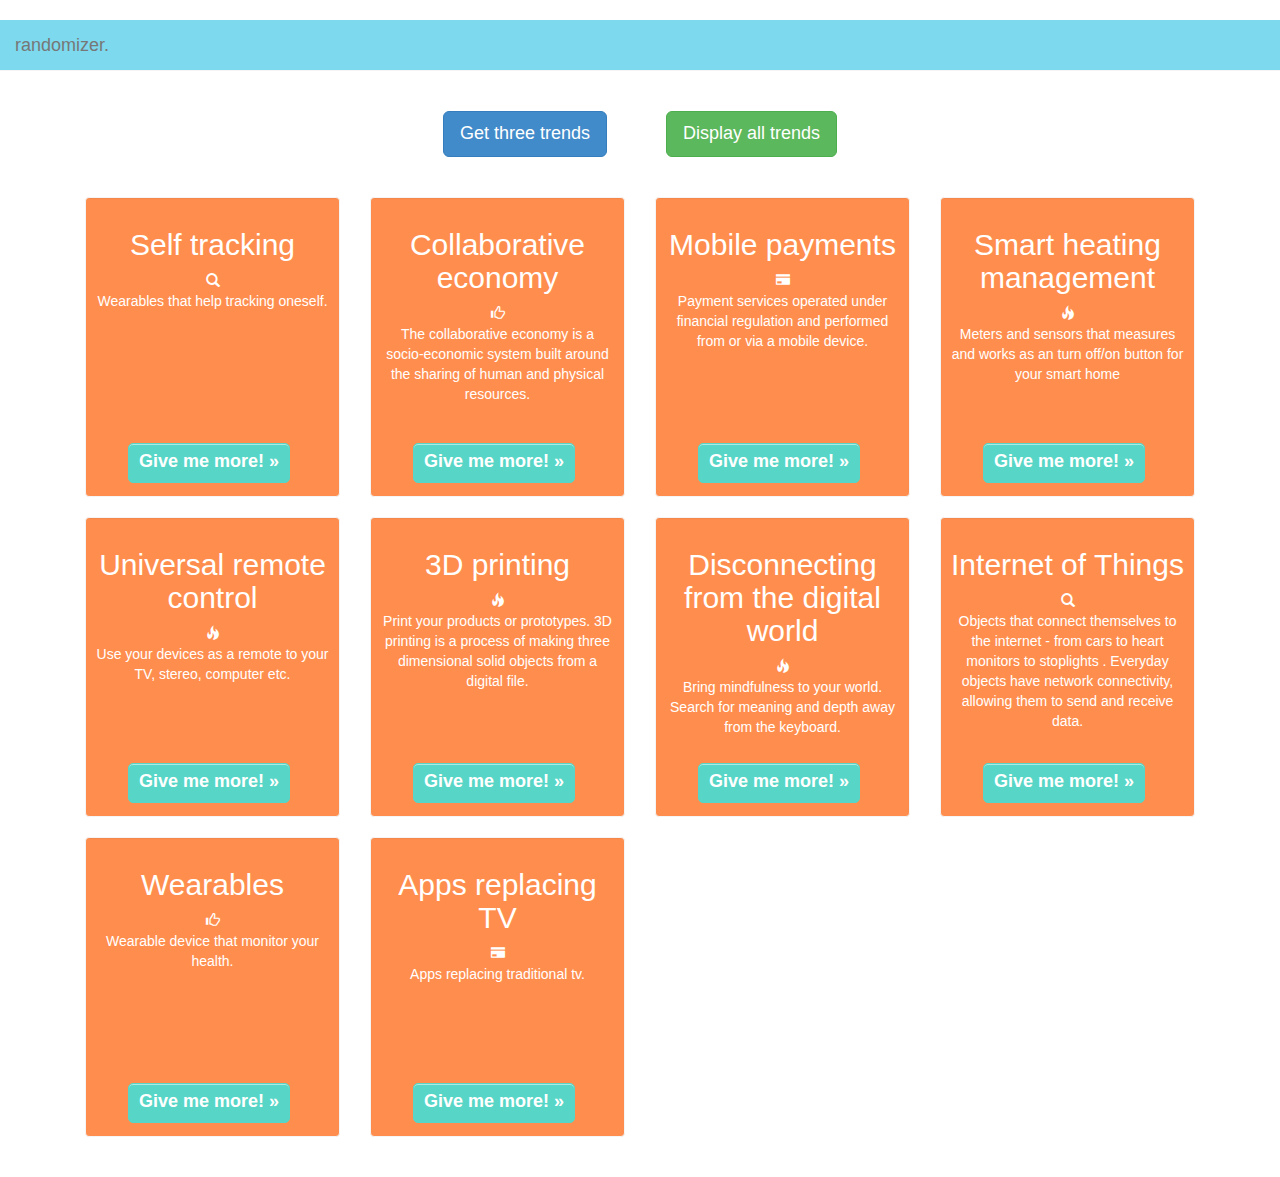
==== commit cc81bac6: "merging frontend and jquery shuffle logic complete" ====
--- a/index.html
+++ b/index.html
@@ -88,12 +88,13 @@
 
       <div class="row">
       <div class="col-xs-12">
-        <button type="button" id="shuffle" class="btn btn-primary btn-lg">Primary</button>  
-        <button type="button" id="show_all" class="btn btn-success btn-lg">Success</button>
+        <button type="button" id="shuffle" class="btn btn-primary btn-lg">Get three trends</button>
+        <input type="text" size="3" value="7" style="visibility: hidden;" />  
+        <button type="button" id="show_all" class="btn btn-success btn-lg">Display all trends</button>
       </div>
       </div>
       
-      <br>      
+      <br>            <br>      
 
       <!-- <button id="shuffle">Click to pick X elements at random:</button> -->
       
@@ -444,7 +445,7 @@
         </div>
     </div> -->
 
-      <hr>
+      <!-- <hr> -->
       <br/>
       <footer>
         <p>&copy; Company 2014</p>
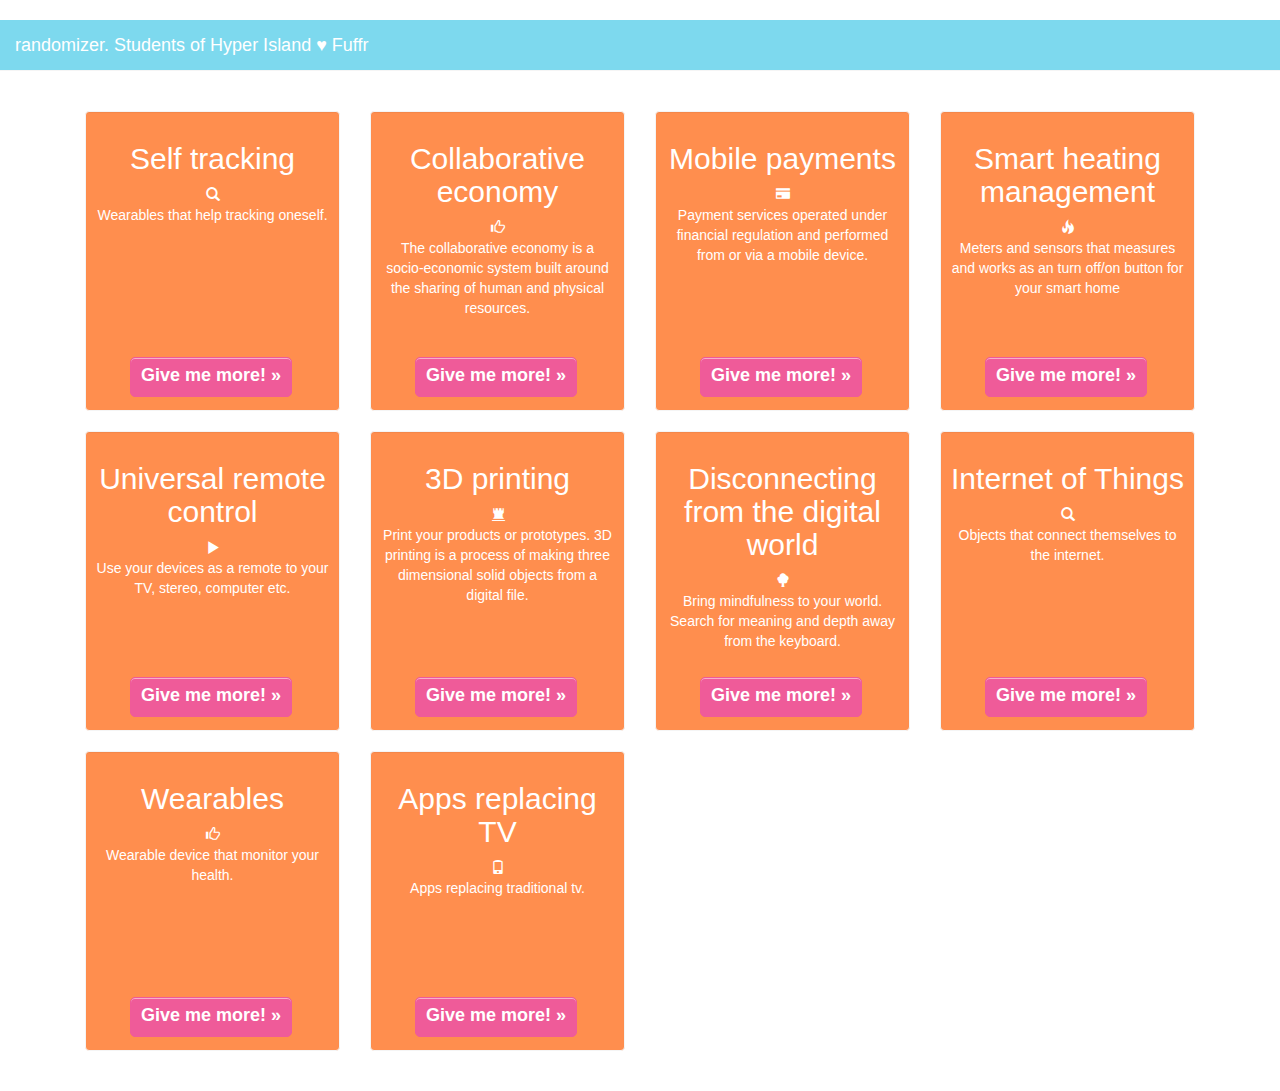
==== commit 309c7334: "colors and awsomeness" ====
--- a/index.html
+++ b/index.html
@@ -3,31 +3,33 @@
 <!--[if IE 7]>         <html class="no-js lt-ie9 lt-ie8"> <![endif]-->
 <!--[if IE 8]>         <html class="no-js lt-ie9"> <![endif]-->
 <!--[if gt IE 8]><!--> <html class="no-js"> <!--<![endif]-->
-<head>
-    <meta charset="utf-8">
-    <meta http-equiv="X-UA-Compatible" content="IE=edge,chrome=1">
-    <title>Randomizer.</title>
-    <meta name="description" content="">
-    <meta name="viewport" content="width=device-width, initial-scale=1">
-
-    <link rel="stylesheet" href="css/bootstrap.min.css">
-    <style>
-        body {
-            padding-top: -70px;
-            padding-bottom: 20px;
-        }
-    </style>
-    <link rel="stylesheet" href="css/bootstrap.css">*//
-    <link rel="stylesheet" href="css/main.css">
-
-    <script src="js/vendor/modernizr-2.6.2-respond-1.1.0.min.js"></script>
-</head>
-
-<body>
-  <center>
-      <!--[if lt IE 7]>
-          <p class="browsehappy">You are using an <strong>outdated</strong> browser. Please <a href="http://browsehappy.com/">upgrade your browser</a> to improve your experience.</p>
-      <![endif]-->
+    <head>
+        <meta charset="utf-8">
+        <meta http-equiv="X-UA-Compatible" content="IE=edge,chrome=1">
+        <title>Randomizer.</title>
+        <meta name="description" content="">
+        <meta name="viewport" content="width=device-width, initial-scale=1">
+
+        <link rel="stylesheet" href="css/bootstrap.min.css">
+        <style>
+            body {
+                padding-top: -70px;
+                padding-bottom: 20px;
+            }
+        </style>
+        <link rel="stylesheet" href="css/bootstrap.css">*//
+        <link rel="stylesheet" href="css/main.css">
+
+        <script src="js/vendor/modernizr-2.6.2-respond-1.1.0.min.js"></script>
+    </head>
+
+
+
+    <body>
+      <center>
+        <!--[if lt IE 7]>
+            <p class="browsehappy">You are using an <strong>outdated</strong> browser. Please <a href="http://browsehappy.com/">upgrade your browser</a> to improve your experience.</p>
+        <![endif]-->
     <nav class="navbar navbar-default navbar-static-top" role="navigation">
       <div class="container-fluid">
         <!-- Brand and toggle get grouped for better mobile display -->
@@ -39,7 +41,13 @@
             <span class="icon-bar"></span>
           </button>
 
-          <a class="navbar-brand" href="#">randomizer.</a>
+          <a class="navbar-brand" href="#"><p style="color: white; 24px">randomizer. Students of Hyper Island &hearts; Fuffr</p></a>
+
+<!--                <button type="button" class="btn btn-default">Show all trends.</button>
+
+                  <span class="glyphicon glyphicon-transfer"</span>
+
+                <button type="button" class="btn btn-default">Shuffle trends.</button>-->
         </div>
 
         <!-- Collect the nav links, forms, and other content for toggling -->
@@ -83,343 +91,381 @@
       </div><!-- /.container-fluid -->
     </nav>
 
-    <div class="container">
+    <!-- Main jumbotron for a primary marketing message or call to action -->
+    <!-- <div class="jumbotron">
+      <div class="container">
+        <h1>Hello, world!</h1>
+        <p>This is a template for a simple marketing or informational website. It includes a large callout called a jumbotron and three supporting pieces of content. Use it as a starting point to create something more unique.</p>
+        <p><a class="btn btn-primary btn-lg" role="button">Learn more &raquo;</a></p>
+      </div>
+    </div>
+    -->
+
+    <div class="container" height="600">
+
       <br/>
 
-      <div class="row">
-      <div class="col-xs-12">
-        <button type="button" id="shuffle" class="btn btn-primary btn-lg">Get three trends</button>
-        <input type="text" size="3" value="7" style="visibility: hidden;" />  
-        <button type="button" id="show_all" class="btn btn-success btn-lg">Display all trends</button>
-      </div>
-      </div>
-      
-      <br>            <br>      
-
-      <!-- <button id="shuffle">Click to pick X elements at random:</button> -->
       
 
       <!-- SQUARE 1-->
-      <div class="col-xs-12 col-md-3 col-sm-6 trend trend">
+      <div class="col-xs-12 col-md-3 col-sm-6">
         <div class="padding-test well">
           <h2>Self tracking</h2>
           <span class="glyphicon glyphicon-search"></span>
           <p>Wearables that help tracking oneself.</p>
 
           <!-- Information-button -->
-          <p><a class="btn btn-default btn-in-box" href="#" role="button" data-toggle="modal" data-target="#myModal">Give me more! &raquo;</a></p>
-        </div>
-      </div>
-
-      <!-- Modal -->
-      <div class="modal fade" id="myModal" tabindex="-1" role="dialog" aria-labelledby="myModalLabel" aria-hidden="true">
-        <div class="modal-dialog">
-          <div class="modal-content">
-            <div class="modal-header">
-              <button type="button" class="close" data-dismiss="modal"><span aria-hidden="true">&times;</span><span class="sr-only">Close</span></button>
-              <h4 class="modal-title" id="myModalLabel">Wearables...</h4>
-            </div>
-            
-            <div class="modal-body">
-              <img src="http://blog.envirofone.com/wordpress/wp-content/uploads/2013/01/nike-fuel-band.jpg" class="img-responsive" alt="Fuel" width="300" height="250" />
-              <p>Example Nike Fuel Band & Fitbit</p>
-            </div>
-            
-            <div class="modal-footer">
-              <button type="button" class="btn btn-default" data-dismiss="modal">I got it!</button>
-            </div>
-          </div>
-        </div>
-      </div>
-
-
-      <!-- SQUARE 2-->
-      <div class="col-xs-12 col-md-3 col-sm-6 trend">
+          <p><a class="btn btn-default" href="#" role="button" data-toggle="modal" data-target="#myModal">Give me more! &raquo;</a></p>
+        </div>
+      </div>
+
+      <!-- Modal -->
+<div class="modal fade" id="myModal" tabindex="-1" role="dialog" aria-labelledby="myModalLabel" aria-hidden="true">
+  <div class="modal-dialog">
+    <div class="modal-content">
+      <div class="modal-header">
+        <button type="button" class="close" data-dismiss="modal"><span aria-hidden="true">&times;</span><span class="sr-only">Close</span></button>
+        <h4 class="modal-title" id="myModalLabel">Wearables...</h4>
+      </div>
+      <div class="modal-body">
+       
+
+            <img src="http://blog.envirofone.com/wordpress/wp-content/uploads/2013/01/nike-fuel-band.jpg" class="img-responsive" alt="Fuel" width="300" height="250" />
+            <p style="color: black">Example Nike Fuel Band
+            </br>The information from the wristband is integrated into the Nike+ online community and phone application, allowing wearers to set their own fitness goals, monitor their progression, and compare themselves to others part of the community. Nike+ relies on the gamification of fitness activities turning all tracked movement into NikeFuel points, which can unlock achievements, can be shared with friends, or can be used to engage others in competition.</p>
+
+      </div>
+      <div class="modal-footer">
+        <button type="button" class="btn btn-default" data-dismiss="modal">I got it!</button>
+      
+      </div>
+    </div>
+  </div>
+</div>
+
+
+ <!-- SQUARE 2-->
+      <div class="col-xs-12 col-md-3 col-sm-6">
         <div class="padding-test well">
           <h2>Collaborative economy</h2>
           <span class="glyphicon glyphicon-thumbs-up"></span>
           <p>The collaborative economy is a socio-economic system built around the sharing of human and physical resources.</p>
 
           <!-- Information-button -->
-          <p><a class="btn btn-default btn-in-box" href="#" role="button" data-toggle="modal" data-target="#myModal2">Give me more! &raquo;</a></p>
-        </div>
-      </div>
-
-      <!-- Modal -->
-      <div class="modal fade" id="myModal2" tabindex="-1" role="dialog" aria-labelledby="myModalLabel" aria-hidden="true">
-        <div class="modal-dialog">
-          <div class="modal-content">
-            <div class="modal-header">
-              <button type="button" class="close" data-dismiss="modal"><span aria-hidden="true">&times;</span><span class="sr-only">Close</span></button>
-              <h4 class="modal-title" id="myModalLabel">Collaborative economy</h4>
-            </div>
-            <div class="modal-body">
-              <img src="http://www.torbenrick.eu/blog/wp-content/uploads/2013/08/Drill-Collaborative-Consumption.jpg" alt="consumtion" width="300" height="250" />
-              <p>Sunfleet</p>
-            </div>
-            <div class="modal-footer">
-              <button type="button" class="btn btn-default" data-dismiss="modal">I got it!</button>
-            </div>
-          </div>
-        </div>
-      </div>
-
-      <!-- SQUARE 3-->
-      <div class="col-xs-12 col-md-3 col-sm-6 trend">
+          <p><a class="btn btn-default" href="#" role="button" data-toggle="modal" data-target="#myModal2">Give me more! &raquo;</a></p>
+        </div>
+      </div>
+
+      <!-- Modal -->
+<div class="modal fade" id="myModal2" tabindex="-1" role="dialog" aria-labelledby="myModalLabel" aria-hidden="true">
+  <div class="modal-dialog">
+    <div class="modal-content">
+      <div class="modal-header">
+        <button type="button" class="close" data-dismiss="modal"><span aria-hidden="true">&times;</span><span class="sr-only">Close</span></button>
+        <h4 class="modal-title" id="myModalLabel">Collaborative economy</h4>
+      </div>
+      <div class="modal-body">
+       
+            <img src="http://www.torbenrick.eu/blog/wp-content/uploads/2013/08/Drill-Collaborative-Consumption.jpg" alt="consumtion" width="300" height="250" />
+            <p style="color: black">
+            </br>Together, entire communities and cities around the world are using network technologies to do more with less by renting, lending, swapping, bartering, gifting and sharing products on a scale never before possible. From Airbnb to Zipcar to Taskrabbit,  collaborative consumption is transforming business, consumerism and the way we live for a more fulfilling and sustainable quality of life.</p>
+
+      </div>
+      <div class="modal-footer">
+        <button type="button" class="btn btn-default" data-dismiss="modal">I got it!</button>
+      
+      </div>
+    </div>
+  </div>
+</div>
+
+
+ <!-- SQUARE 3-->
+      <div class="col-xs-12 col-md-3 col-sm-6">
         <div class="padding-test well">
           <h2>Mobile payments</h2>
           <span class="glyphicon glyphicon-credit-card"></span>
           <p>Payment services operated under financial regulation and performed from or via a mobile device.</p>
 
           <!-- Information-button -->
-          <p><a class="btn btn-default btn-in-box" href="#" role="button" data-toggle="modal" data-target="#myModal3">Give me more! &raquo;</a></p>
-        </div>
-      </div>
-
-      <!-- Modal -->
-      <div class="modal fade" id="myModal3" tabindex="-1" role="dialog" aria-labelledby="myModalLabel" aria-hidden="true">
-        <div class="modal-dialog">
-          <div class="modal-content">
-            <div class="modal-header">
-              <button type="button" class="close" data-dismiss="modal"><span aria-hidden="true">&times;</span><span class="sr-only">Close</span></button>
-              <h4 class="modal-title" id="myModalLabel">Mobile payment</h4>
-            </div>
-            <div class="modal-body">
-              <img src="http://blog.gemalto.com/wp-content/uploads/2013/11/Mobile-Payments-for-Black-Friday.png" alt="PAY" width="300" height="250" />
-              <p>Fitbit & Coin</p>
-            </div>
-            <div class="modal-footer">
-              <button type="button" class="btn btn-default" data-dismiss="modal">I got it!</button>
-            </div>
-          </div>
-        </div>
-      </div>
-
-
-
-      <!-- SQUARE 4-->
-      <div class="col-xs-12 col-md-3 col-sm-6 trend">
+          <p><a class="btn btn-default" href="#" role="button" data-toggle="modal" data-target="#myModal3">Give me more! &raquo;</a></p>
+        </div>
+      </div>
+
+      <!-- Modal -->
+<div class="modal fade" id="myModal3" tabindex="-1" role="dialog" aria-labelledby="myModalLabel" aria-hidden="true">
+  <div class="modal-dialog">
+    <div class="modal-content">
+      <div class="modal-header">
+        <button type="button" class="close" data-dismiss="modal"><span aria-hidden="true">&times;</span><span class="sr-only">Close</span></button>
+        <h4 class="modal-title" id="myModalLabel">Mobile payment</h4>
+      </div>
+      <div class="modal-body">
+       
+            <img src="http://i32.photobucket.com/albums/d8/johannabulling/ScreenShot2014-09-10at101006_zpsbe22ca40.png" alt="PAY" width="300" height="250" />
+             <p style="color: black">
+            </br>TInstead of paying with cash, cheque, or credit cards, a consumer can use a mobile phone to pay for a wide range of services and digital or hard goods.</p>
+
+      </div>
+      <div class="modal-footer">
+        <button type="button" class="btn btn-default" data-dismiss="modal">I got it!</button>
+      
+      </div>
+    </div>
+  </div>
+</div>
+
+
+
+<!-- SQUARE 4-->
+      <div class="col-xs-12 col-md-3 col-sm-6">
         <div class="padding-test well">
           <h2>Smart heating management</h2>
           <span class="glyphicon glyphicon-fire"></span>
           <p>Meters and sensors that measures and works as an turn off/on button for your smart home</p>
 
           <!-- Information-button -->
-          <p><a class="btn btn-default btn-in-box" href="#" role="button" data-toggle="modal" data-target="#myModal4">Give me more! &raquo;</a></p>
-        </div>
-      </div>
-
-      <!-- Modal -->
-      <div class="modal fade" id="myModal4" tabindex="-1" role="dialog" aria-labelledby="myModalLabel" aria-hidden="true">
-        <div class="modal-dialog">
-          <div class="modal-content">
-            <div class="modal-header">
-              <button type="button" class="close" data-dismiss="modal"><span aria-hidden="true">&times;</span><span class="sr-only">Close</span></button>
-              <h4 class="modal-title" id="myModalLabel">Smart Heating management</h4>
-            </div>
-            <div class="modal-body">
-              <img src="http://i32.photobucket.com/albums/d8/johannabulling/thermostat_face_2x_zps7879a60d.jpg" alt="Nest" width="300" height="250" />
-              <p>Nest</p>
-            </div>
-            <div class="modal-footer">
-              <button type="button" class="btn btn-default" data-dismiss="modal">I got it!</button>
-            </div>
-          </div>
-        </div>
-      </div>
-
-
-
-      <!-- SQUARE 5-->
-      <div class="col-xs-12 col-md-3 col-sm-6 trend">
+          <p><a class="btn btn-default" href="#" role="button" data-toggle="modal" data-target="#myModal4">Give me more! &raquo;</a></p>
+        </div>
+      </div>
+
+      <!-- Modal -->
+<div class="modal fade" id="myModal4" tabindex="-1" role="dialog" aria-labelledby="myModalLabel" aria-hidden="true">
+  <div class="modal-dialog">
+    <div class="modal-content">
+      <div class="modal-header">
+        <button type="button" class="close" data-dismiss="modal"><span aria-hidden="true">&times;</span><span class="sr-only">Close</span></button>
+        <h4 class="modal-title" id="myModalLabel">Smart Heating management</h4>
+      </div>
+      <div class="modal-body">
+       
+            <img src="http://i32.photobucket.com/albums/d8/johannabulling/thermostat_face_2x_zps7879a60d.jpg" alt="Nest" width="300" height="250" />
+            <p style="color: black">Most people leave the house at one temperature and forget to change it. So Nest learning thermostat learns your schedule programs itself and can be controlled from your phone. Teach it well and the Nest Thermostat can lower your heating and cooling bills up to 20%.</p>
+
+      </div>
+      <div class="modal-footer">
+        <button type="button" class="btn btn-default" data-dismiss="modal">I got it!</button>
+      
+      </div>
+    </div>
+  </div>
+</div>
+
+
+
+<!-- SQUARE 5-->
+      <div class="col-xs-12 col-md-3 col-sm-6">
         <div class="padding-test well">
           <h2>Universal remote control</h2>
-          <span class="glyphicon glyphicon-fire"></span>
+          <span class="glyphicon glyphicon-play"></span>
           <p>Use your devices as a remote to your TV, stereo, computer etc.</p>
 
           <!-- Information-button -->
-          <p><a class="btn btn-default btn-in-box" href="#" role="button" data-toggle="modal" data-target="#myModal5">Give me more! &raquo;</a></p>
-        </div>
-      </div>
-
-      <!-- Modal -->
-      <div class="modal fade" id="myModal5" tabindex="-1" role="dialog" aria-labelledby="myModalLabel" aria-hidden="true">
-        <div class="modal-dialog">
-          <div class="modal-content">
-            <div class="modal-header">
-              <button type="button" class="close" data-dismiss="modal"><span aria-hidden="true">&times;</span><span class="sr-only">Close</span></button>
-              <h4 class="modal-title" id="myModalLabel">Universal remote control</h4>
-            </div>
-            <div class="modal-body">
-              <img src="http://www.geek.com/wp-content/uploads/2012/01/dijit-remote-1024x800.png" alt="Nest" width="300" height="250" />
-              <p>Dijit</p>
-            </div>
-            <div class="modal-footer">
-              <button type="button" class="btn btn-default" data-dismiss="modal">I got it!</button>
-            </div>
-          </div>
-        </div>
-      </div>
-
-
-      <!-- SQUARE 6-->
-      <div class="col-xs-12 col-md-3 col-sm-6 trend">
+          <p><a class="btn btn-default" href="#" role="button" data-toggle="modal" data-target="#myModal5">Give me more! &raquo;</a></p>
+        </div>
+      </div>
+
+      <!-- Modal -->
+<div class="modal fade" id="myModal5" tabindex="-1" role="dialog" aria-labelledby="myModalLabel" aria-hidden="true">
+  <div class="modal-dialog">
+    <div class="modal-content">
+      <div class="modal-header">
+        <button type="button" class="close" data-dismiss="modal"><span aria-hidden="true">&times;</span><span class="sr-only">Close</span></button>
+        <h4 class="modal-title" id="myModalLabel">Universal remote control</h4>
+      </div>
+      <div class="modal-body">
+       
+            <img src="http://www.geek.com/wp-content/uploads/2012/01/dijit-remote-1024x800.png" alt="Nest" width="300" height="250" />
+<p style="color: black">With Dijit, your tablet or smartphone is a next generation TV Program Guide and a Universal Remote Control. Use our app to turn on your TV, get personalized recommendations and find what to watch, tune in, adjust volume, control your DVR, invite your friends to tune in with you, and much more!</p>
+      </div>
+      <div class="modal-footer">
+        <button type="button" class="btn btn-default" data-dismiss="modal">I got it!</button>
+      
+      </div>
+    </div>
+  </div>
+</div>
+
+
+<!-- SQUARE 6-->
+      <div class="col-xs-12 col-md-3 col-sm-6">
         <div class="padding-test well">
           <h2>3D printing</h2>
-          <span class="glyphicon glyphicon-fire"></span>
+          <span class="glyphicon glyphicon-tower"></span>
           <p>Print your products or prototypes. 3D printing is a process of making three dimensional solid objects from a digital file.</p>
 
           <!-- Information-button -->
-          <p><a class="btn btn-default btn-in-box" href="#" role="button" data-toggle="modal" data-target="#myModal6">Give me more! &raquo;</a></p>
-        </div>
-      </div>
-
-      <!-- Modal -->
-      <div class="modal fade" id="myModal6" tabindex="-1" role="dialog" aria-labelledby="myModalLabel" aria-hidden="true">
-        <div class="modal-dialog">
-          <div class="modal-content">
-            <div class="modal-header">
-              <button type="button" class="close" data-dismiss="modal"><span aria-hidden="true">&times;</span><span class="sr-only">Close</span></button>
-              <h4 class="modal-title" id="myModalLabel">3D printing</h4>
-            </div>
-            <div class="modal-body">
-              <img src="http://i32.photobucket.com/albums/d8/johannabulling/ScreenShot2014-09-10at093612_zpse2c2dc8c.png" alt="Nest" width="300" height="250" />
-              <p>MakerBot</p>
-            </div>
-            <div class="modal-footer">
-              <button type="button" class="btn btn-default" data-dismiss="modal">I got it!</button>
-            </div>
-          </div>
-        </div>
-      </div>
-
-
-      <!-- SQUARE 7-->
-      <div class="col-xs-12 col-md-3 col-sm-6 trend">
+          <p><a class="btn btn-default" href="#" role="button" data-toggle="modal" data-target="#myModal6">Give me more! &raquo;</a></p>
+        </div>
+      </div>
+
+      <!-- Modal -->
+<div class="modal fade" id="myModal6" tabindex="-1" role="dialog" aria-labelledby="myModalLabel" aria-hidden="true">
+  <div class="modal-dialog">
+    <div class="modal-content">
+      <div class="modal-header">
+        <button type="button" class="close" data-dismiss="modal"><span aria-hidden="true">&times;</span><span class="sr-only">Close</span></button>
+        <h4 class="modal-title" id="myModalLabel">3D printing</h4>
+      </div>
+      <div class="modal-body">
+       
+            <img src="http://i32.photobucket.com/albums/d8/johannabulling/ScreenShot2014-09-10at103722_zps707b676c.png" alt="Nest" width="300" height="250" />
+            <p style="color: black">IF YOU CAN IMAGINE IT, YOU CAN MAKE IT
+            </br> Transform a small desk in your home or classroom into an exciting creativity center, reconnect with your imagination and creative power</p>
+
+      </div>
+      <div class="modal-footer">
+        <button type="button" class="btn btn-default" data-dismiss="modal">I got it!</button>
+      
+      </div>
+    </div>
+  </div>
+</div>
+
+
+<!-- SQUARE 7-->
+      <div class="col-xs-12 col-md-3 col-sm-6">
         <div class="padding-test well">
           <h2>Disconnecting from the digital world</h2>
-          <span class="glyphicon glyphicon-fire"></span>
+          <span class="glyphicon glyphicon-tree-deciduous"></span>
           <p>Bring mindfulness to your world. Search for meaning and depth away from the keyboard.</p>
 
           <!-- Information-button -->
-          <p><a class="btn btn-default btn-in-box" href="#" role="button" data-toggle="modal" data-target="#myModal7">Give me more! &raquo;</a></p>
-        </div>
-      </div>
-
-      <!-- Modal -->
-      <div class="modal fade" id="myModal7" tabindex="-1" role="dialog" aria-labelledby="myModalLabel" aria-hidden="true">
-        <div class="modal-dialog">
-          <div class="modal-content">
-            <div class="modal-header">
-              <button type="button" class="close" data-dismiss="modal"><span aria-hidden="true">&times;</span><span class="sr-only">Close</span></button>
-              <h4 class="modal-title" id="myModalLabel">Disconnecting from the digital world</h4>
-            </div>
-            <div class="modal-body">
-              <img src="http://i32.photobucket.com/albums/d8/johannabulling/ScreenShot2014-09-10at094319_zpsf47e9b12.png" alt="Nest" width="300" height="250" />
-              <p>Mindapps</p>
-            </div>
-            <div class="modal-footer">
-              <button type="button" class="btn btn-default" data-dismiss="modal">I got it!</button>
-            </div>
-          </div>
-        </div>
-      </div>
-
-
-      <!-- SQUARE 8-->
-      <div class="col-xs-12 col-md-3 col-sm-6 trend">
+          <p><a class="btn btn-default" href="#" role="button" data-toggle="modal" data-target="#myModal7">Give me more! &raquo;</a></p>
+        </div>
+      </div>
+
+      <!-- Modal -->
+<div class="modal fade" id="myModal7" tabindex="-1" role="dialog" aria-labelledby="myModalLabel" aria-hidden="true">
+  <div class="modal-dialog">
+    <div class="modal-content">
+      <div class="modal-header">
+        <button type="button" class="close" data-dismiss="modal"><span aria-hidden="true">&times;</span><span class="sr-only">Close</span></button>
+        <h4 class="modal-title" id="myModalLabel">Disconnecting from the digital world</h4>
+      </div>
+      <div class="modal-body">
+       
+            <img src="http://i32.photobucket.com/albums/d8/johannabulling/ScreenShot2014-09-10at120232_zpse25880a4.png" alt="Nest" width="300" height="250" />
+            <p style="color: black">
+            Mindfulness is "the intentional, accepting and non-judgmental focus of one's attention on the emotions, thoughts and sensations occurring in the present moment". For example Mindapps, "The Mindfulness App is a tool for increasing your awareness in life."</p>
+
+      </div>
+      <div class="modal-footer">
+        <button type="button" class="btn btn-default" data-dismiss="modal">I got it!</button>
+      
+      </div>
+    </div>
+  </div>
+</div>
+
+
+<!-- SQUARE 8-->
+      <div class="col-xs-12 col-md-3 col-sm-6">
         <div class="padding-test well">
           <h2>Internet of Things</h2>
           <span class="glyphicon glyphicon-search"></span>
-          <p>Objects that connect themselves to the internet - from cars to heart monitors to stoplights . Everyday objects have network connectivity, allowing them to send and receive data.</p>
-
-          <!-- Information-button -->
-          <p><a class="btn btn-default btn-in-box" href="#" role="button" data-toggle="modal" data-target="#myModal8">Give me more! &raquo;</a></p>
-        </div>
-      </div>
-
-      <!-- Modal -->
-      <div class="modal fade" id="myModal8" tabindex="-1" role="dialog" aria-labelledby="myModalLabel" aria-hidden="true">
-        <div class="modal-dialog">
-          <div class="modal-content">
-            <div class="modal-header">
-              <button type="button" class="close" data-dismiss="modal"><span aria-hidden="true">&times;</span><span class="sr-only">Close</span></button>
-              <h4 class="modal-title" id="myModalLabel">Internet of Things</h4>
-            </div>
-            <div class="modal-body">
-              <img src="http://www.devoxx4kids.org/wp-content/uploads/2014/05/IoT.png" alt="Fuel" width="300" height="250" />
-              <p>Smart things</p>
-            </div>
-            <div class="modal-footer">
-              <button type="button" class="btn btn-default" data-dismiss="modal">I got it!</button>
-            </div>
-          </div>
-        </div>
-      </div>
-
-
-      <!-- SQUARE 9-->
-      <div class="col-xs-12 col-md-3 col-sm-6 trend">
+          <p>Objects that connect themselves to the internet.</p>
+
+          <!-- Information-button -->
+          <p><a class="btn btn-default" href="#" role="button" data-toggle="modal" data-target="#myModal8">Give me more! &raquo;</a></p>
+        </div>
+      </div>
+
+      <!-- Modal -->
+<div class="modal fade" id="myModal8" tabindex="-1" role="dialog" aria-labelledby="myModalLabel" aria-hidden="true">
+  <div class="modal-dialog">
+    <div class="modal-content">
+      <div class="modal-header">
+        <button type="button" class="close" data-dismiss="modal"><span aria-hidden="true">&times;</span><span class="sr-only">Close</span></button>
+        <h4 class="modal-title" id="myModalLabel">Internet of Things</h4>
+      </div>
+      <div class="modal-body">
+       
+
+            <img src="http://www.devoxx4kids.org/wp-content/uploads/2014/05/IoT.png" alt="Fuel" width="300" height="250" />
+            <p style="color: black">Objects that connect themselves to the internet, from cars to heart monitors to stoplights. Everyday objects have network connectivity, allowing them to send and receive data.</p>
+
+      </div>
+      <div class="modal-footer">
+        <button type="button" class="btn btn-default" data-dismiss="modal">I got it!</button>
+      
+      </div>
+    </div>
+  </div>
+</div>
+
+
+ <!-- SQUARE 9-->
+      <div class="col-xs-12 col-md-3 col-sm-6">
         <div class="padding-test well">
           <h2>Wearables</h2>
           <span class="glyphicon glyphicon-thumbs-up"></span>
           <p>Wearable device that monitor your health.</p>
 
           <!-- Information-button -->
-          <p><a class="btn btn-default btn-in-box" href="#" role="button" data-toggle="modal" data-target="#myModal9">Give me more! &raquo;</a></p>
-        </div>
-      </div>
-
-      <!-- Modal -->
-      <div class="modal fade" id="myModal9" tabindex="-1" role="dialog" aria-labelledby="myModalLabel" aria-hidden="true">
-        <div class="modal-dialog">
-          <div class="modal-content">
-            <div class="modal-header">
-              <button type="button" class="close" data-dismiss="modal"><span aria-hidden="true">&times;</span><span class="sr-only">Close</span></button>
-              <h4 class="modal-title" id="myModalLabel">Wearables</h4>
-            </div>
-            <div class="modal-body">
-              <img src="http://cdn.shopify.com/s/files/1/0173/5376/products/Tinke_Fitness_Monitor_-_Lightning_0002_Layer_3_1024x1024.jpg?v=1382528570" alt="consumtion" width="300" height="250" />
-              <p>Tinké</p>
-            </div>
-            <div class="modal-footer">
-              <button type="button" class="btn btn-default" data-dismiss="modal">I got it!</button>
-            </div>
-          </div>
-        </div>
-      </div>
-
-
-      <!-- SQUARE 10-->
-      <div class="col-xs-12 col-md-3 col-sm-6 trend">
+          <p><a class="btn btn-default" href="#" role="button" data-toggle="modal" data-target="#myModal9">Give me more! &raquo;</a></p>
+        </div>
+      </div>
+
+      <!-- Modal -->
+<div class="modal fade" id="myModal9" tabindex="-1" role="dialog" aria-labelledby="myModalLabel" aria-hidden="true">
+  <div class="modal-dialog">
+    <div class="modal-content">
+      <div class="modal-header">
+        <button type="button" class="close" data-dismiss="modal"><span aria-hidden="true">&times;</span><span class="sr-only">Close</span></button>
+        <h4 class="modal-title" id="myModalLabel">Wearables</h4>
+      </div>
+      <div class="modal-body">
+       
+            <img src="http://cdn.shopify.com/s/files/1/0173/5376/products/Tinke_Fitness_Monitor_-_Lightning_0002_Layer_3_1024x1024.jpg?v=1382528570" alt="consumtion" width="300" height="250" />
+            <p style="color: black">Tinké is a fitness & wellness tracker that measures your Heart Rate, Respiratory Rate, Blood Oxygen saturation and Heart Rate Variability. All it takes is a touch of your finger, and it measures your heart rate, respiratory rate, blood oxygen saturation level & heart rate variability.</p>
+
+      </div>
+      <div class="modal-footer">
+        <button type="button" class="btn btn-default" data-dismiss="modal">I got it!</button>
+      
+      </div>
+    </div>
+  </div>
+</div>
+
+
+ <!-- SQUARE 10-->
+      <div class="col-xs-12 col-md-3 col-sm-6">
         <div class="padding-test well">
           <h2>Apps replacing TV</h2>
-          <span class="glyphicon glyphicon-credit-card"></span>
+          <span class="glyphicon glyphicon-phone"></span>
           <p>Apps replacing traditional tv.</p>
 
           <!-- Information-button -->
-          <p><a class="btn btn-default btn-in-box" href="#" role="button" data-toggle="modal" data-target="#myModal10">Give me more! &raquo;</a></p>
-        </div>
-      </div>
-
-      <!-- Modal -->
-      <div class="modal fade" id="myModal10" tabindex="-1" role="dialog" aria-labelledby="myModalLabel" aria-hidden="true">
-        <div class="modal-dialog">
-          <div class="modal-content">
-            <div class="modal-header">
-              <button type="button" class="close" data-dismiss="modal"><span aria-hidden="true">&times;</span><span class="sr-only">Close</span></button>
-              <h4 class="modal-title" id="myModalLabel">Apps replacing TV</h4>
-            </div>
-            <div class="modal-body">
-                  <img src="http://blog.buyatt.com/wp-content/uploads/2013/12/tv-apps.png" alt="PAY" width="300" height="250" />
-                  <p>Apple TV</p>
-            </div>
-            <div class="modal-footer">
-              <button type="button" class="btn btn-default" data-dismiss="modal">I got it!</button>
-            </div>
-          </div>
-        </div>
-      </div>
+          <p><a class="btn btn-default" href="#" role="button" data-toggle="modal" data-target="#myModal10">Give me more! &raquo;</a></p>
+        </div>
+      </div>
+
+      <!-- Modal -->
+<div class="modal fade" id="myModal10" tabindex="-1" role="dialog" aria-labelledby="myModalLabel" aria-hidden="true">
+  <div class="modal-dialog">
+    <div class="modal-content">
+      <div class="modal-header">
+        <button type="button" class="close" data-dismiss="modal"><span aria-hidden="true">&times;</span><span class="sr-only">Close</span></button>
+        <h4 class="modal-title" id="myModalLabel">Apps replacing TV</h4>
+      </div>
+      <div class="modal-body">
+       
+            <img src="http://blog.buyatt.com/wp-content/uploads/2013/12/tv-apps.png" alt="PAY" width="300" height="250" />
+            <p style="color: black">Apple TV is a digital media player and a microconsole developed and sold by Apple Inc. It is a small network appliance and entertainment device that can receive digital data from a number of sources and stream it to capable TV for playing on the TV screen.</p>
+
+      </div>
+      <div class="modal-footer">
+        <button type="button" class="btn btn-default" data-dismiss="modal">I got it!</button>
+      
+      </div>
+    </div>
+  </div>
+</div>
+
+
+
 
 
     <!-- <div class="container" style="height:600px;">
@@ -432,79 +478,44 @@
           <p><a class="btn btn-default" href="#" role="button">View details &raquo;</a></p>
         </div>
 
-    <div class="col-xs-6 col-md-3 well" style="padding:10px;">
+<div class="col-xs-6 col-md-3 well" style="padding:10px;">
           <h2>Heading</h2>
           <p>Donec id elit non mi porta gravida at eget metus. Fusce dapibus, tellus ac cursus commodo, tortor mauris condimentum nibh, ut fermentum massa justo sit amet risus. Etiam porta sem malesuada magna mollis euismod. Donec sed odio dui. </p>
           <p><a class="btn btn-default" href="#" role="button">View details &raquo;</a></p>
         </div>
 
-    <div class="col-xs-6 col-md-3 well" style="padding:10px;">
+<div class="col-xs-6 col-md-3 well" style="padding:10px;">
           <h2>Heading</h2>
           <p>Donec id elit non mi porta gravida at eget metus. Fusce dapibus, tellus ac cursus commodo, tortor mauris condimentum nibh, ut fermentum massa justo sit amet risus. Etiam porta sem malesuada magna mollis euismod. Donec sed odio dui. </p>
           <p><a class="btn btn-default" href="#" role="button">View details &raquo;</a></p>
         </div>
+
+  
+
+      
     </div> -->
 
-      <!-- <hr> -->
-      <br/>
+      <hr>
+<br/>
       <footer>
         <p>&copy; Company 2014</p>
       </footer>
-    </center>
-  </div> <!-- /container -->        
-
-  <script src="//ajax.googleapis.com/ajax/libs/jquery/1.11.0/jquery.min.js"></script>
-  <script>window.jQuery || document.write('<script src="js/vendor/jquery-1.11.0.min.js"><\/script>')</script>
-
-  <script src="js/vendor/bootstrap.min.js"></script>
-
-  <script src="js/main.js"></script>
-
-  <!-- Shuffle Trends Script -->
-  <script>
-    function shuffle(array) {
-        var m = array.length,
-            t, i;
-
-        // While there remain elements to shuffle…
-        while (m) {
-
-            // Pick a remaining element…
-            i = Math.floor(Math.random() * m--);
-
-            // And swap it with the current element.
-            t = array[m];
-            array[m] = array[i];
-            array[i] = t;
-        }
-
-        return array;
-    }
-
-    $(function () {
-        $("#shuffle").click(function () {
-            var $all = $("div.trend").show();
-            $(shuffle($all).slice(0, $("input").val())).hide();
-        });
-    });
-
-
-    $(function () {
-        $("#show_all").click(function () {
-            var $all = $("div.trend").show();
-        });
-    });
-  </script>
-
-  <!-- Google Analytics: change UA-XXXXX-X to be your site's ID. -->
-  <script>
-      (function(b,o,i,l,e,r){b.GoogleAnalyticsObject=l;b[l]||(b[l]=
-      function(){(b[l].q=b[l].q||[]).push(arguments)});b[l].l=+new Date;
-      e=o.createElement(i);r=o.getElementsByTagName(i)[0];
-      e.src='//www.google-analytics.com/analytics.js';
-      r.parentNode.insertBefore(e,r)}(window,document,'script','ga'));
-      ga('create','UA-XXXXX-X');ga('send','pageview');
-  </script>
-
-  </body>
+    </div> <!-- /container -->        <script src="//ajax.googleapis.com/ajax/libs/jquery/1.11.0/jquery.min.js"></script>
+        <script>window.jQuery || document.write('<script src="js/vendor/jquery-1.11.0.min.js"><\/script>')</script>
+
+        <script src="js/vendor/bootstrap.min.js"></script>
+
+        <script src="js/main.js"></script>
+
+        <!-- Google Analytics: change UA-XXXXX-X to be your site's ID. -->
+        <script>
+            (function(b,o,i,l,e,r){b.GoogleAnalyticsObject=l;b[l]||(b[l]=
+            function(){(b[l].q=b[l].q||[]).push(arguments)});b[l].l=+new Date;
+            e=o.createElement(i);r=o.getElementsByTagName(i)[0];
+            e.src='//www.google-analytics.com/analytics.js';
+            r.parentNode.insertBefore(e,r)}(window,document,'script','ga'));
+            ga('create','UA-XXXXX-X');ga('send','pageview');
+        </script>
+        </center>
+    </body>
 </html>
--- a/css/main.css
+++ b/css/main.css
@@ -52,25 +52,36 @@
 {
 padding: 5px 10px 7px !important;
 font-size: 18px !important;
-background-color: #57d6c7;
+background-color: #ef5b99;
 font-weight: bold;
-text-shadow: 1px 1px #57D6C7;
+text-shadow: 1px 1px #ef5b99;
 color: #ffffff;
 border-radius: 5px;
 -moz-border-radius: 5px;
 -webkit-border-radius: 5px;
-border: 1px solid #57D6C7;
+border: 1px solid #ef5b99;
 cursor: pointer;
 box-shadow: 0 1px 0 rgba(255, 255, 255, 0.5) inset;
 -moz-box-shadow: 0 1px 0 rgba(255, 255, 255, 0.5) inset;
 -webkit-box-shadow: 0 1px 0 rgba(255, 255, 255, 0.5) inset;
 }
 
-.btn-in-box {
+.btn {
 	position: absolute;
 	bottom: 34px;
-	left: 58px;
+	left: 60px;
 }
+
+
+
+.btn-default:hover
+{
+  color: #ffffff;
+  background-color: #f26f06;
+  border-color: #ebebeb;
+}
+
+
 
 
 
